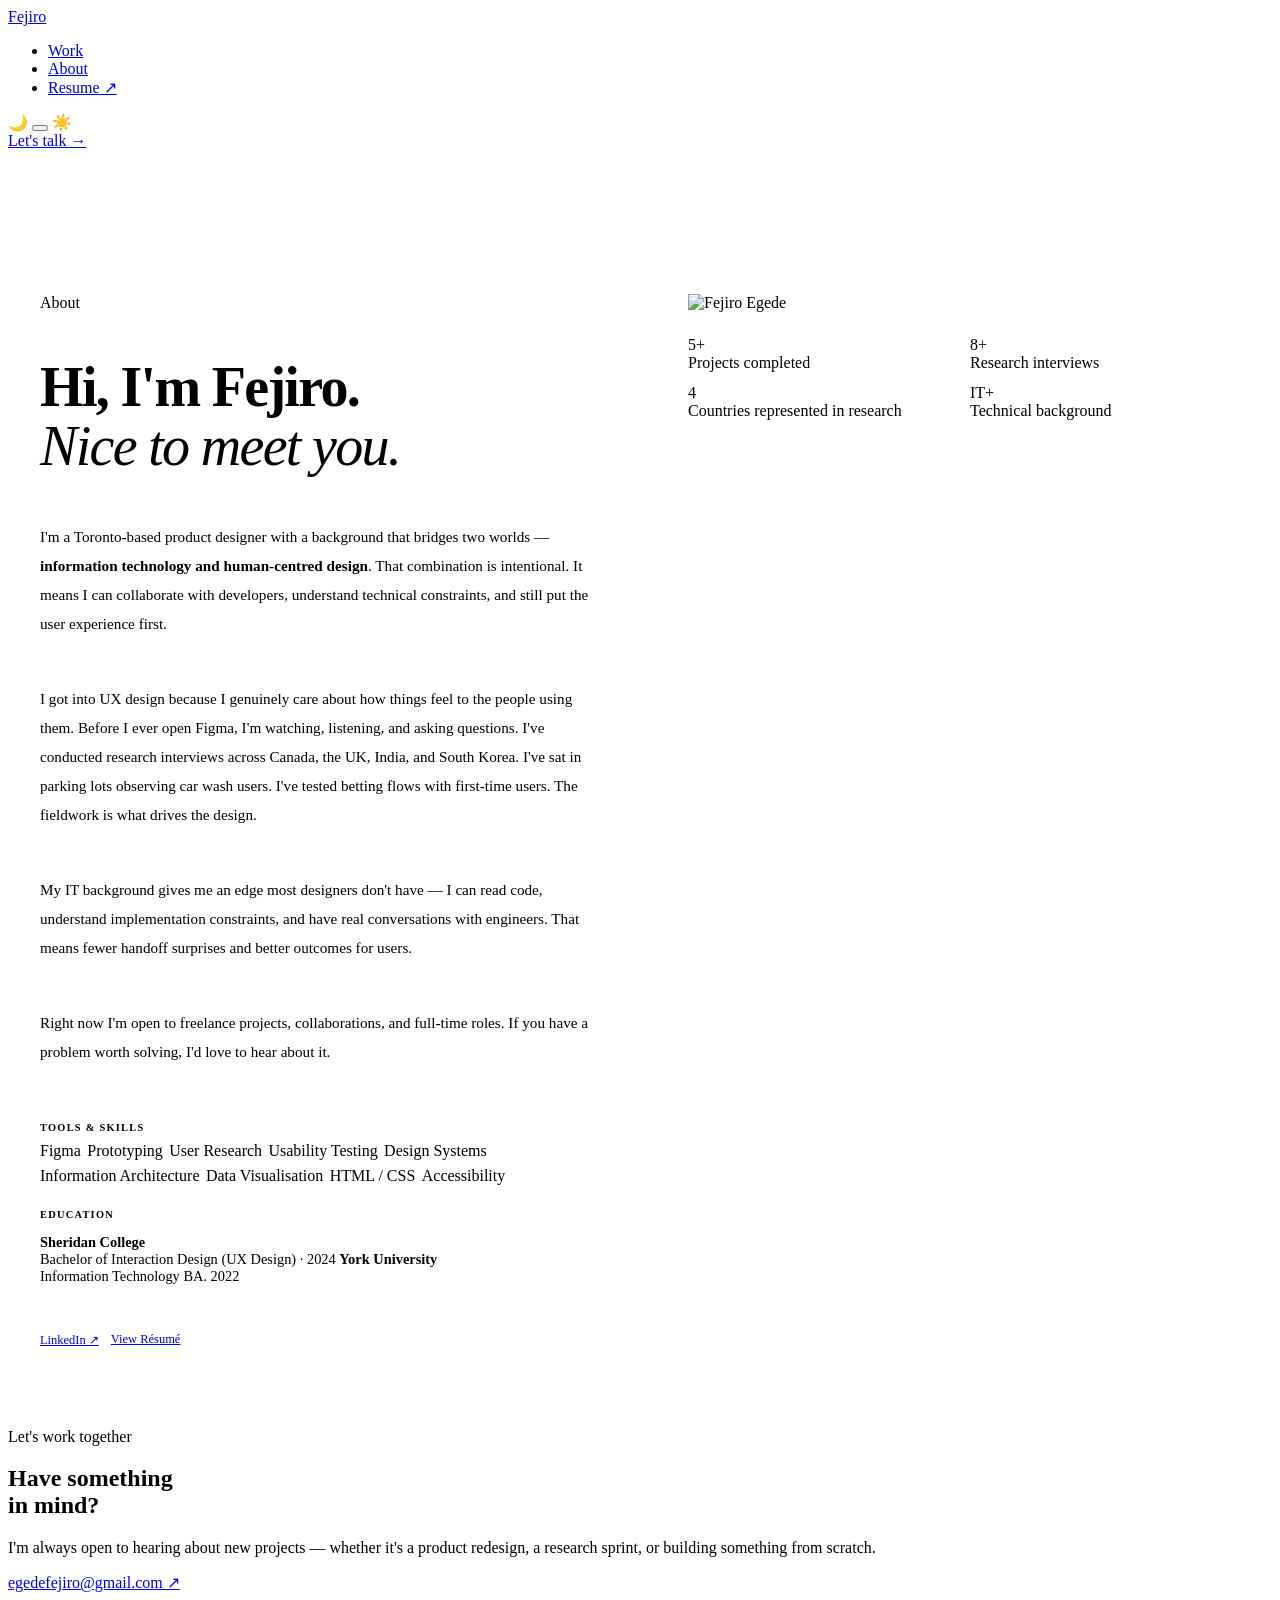
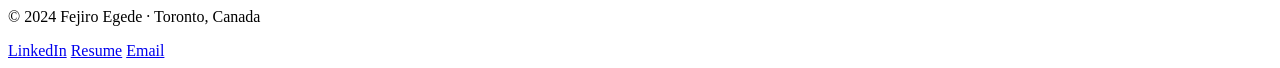
==== about.html @ ac2de4cc "Update about.html" ====
<!DOCTYPE html>
<html lang="en" data-theme="dark">
<head>
<meta charset="UTF-8">
<meta name="viewport" content="width=device-width, initial-scale=1.0">
<title>About — Fejiro Egede</title>
<link rel="stylesheet" href="css/style.css">
</head>
<body>

<nav class="nav">
  <a href="index.html" class="nav-logo">Feji<span>ro</span></a>
  <ul class="nav-links">
    <li><a href="work.html">Work</a></li>
    <li><a href="about.html">About</a></li>
    <li><a href="https://drive.google.com/file/d/1DaPb4EcxR5xhZrK5H-Q9EDbVGoZlk_z4/view" target="_blank">Resume ↗</a></li>
  </ul>
  <div class="nav-right">
    <div class="theme-toggle-wrap">
      <span class="theme-icon">🌙</span>
      <button class="theme-toggle" id="theme-toggle" aria-label="Toggle theme"></button>
      <span class="theme-icon">☀️</span>
    </div>
    <a href="mailto:egedefejiro@gmail.com" class="btn-nav">Let's talk →</a>
  </div>
</nav>

<section style="padding: 9rem 0 5rem;">
  <div class="container">
    <div style="display: grid; grid-template-columns: 1fr 1fr; gap: 6rem; align-items: start; max-width: 1200px; margin: 0 auto;">

      <div class="fade-up">
        <div class="section-label">About</div>
        <h1 style="font-family: var(--font-display); font-size: clamp(2.5rem, 5vw, 3.5rem); font-weight: 800; letter-spacing: -0.03em; line-height: 1.05; color: var(--text-1); margin-bottom: 2rem;">
          Hi, I'm Fejiro.<br>
          <span style="font-family: var(--font-serif); font-style: italic; font-weight: 400; color: var(--royal-light);">Nice to meet you.</span>
        </h1>

        <div style="font-size: 0.95rem; color: var(--text-2); line-height: 1.9; display: flex; flex-direction: column; gap: 1rem;">
          <p>
            I'm a Toronto-based product designer with a background that bridges two worlds — <strong style="color: var(--text-1);">information technology and human-centred design</strong>. That combination is intentional. It means I can collaborate with developers, understand technical constraints, and still put the user experience first.
          </p>
          <p>
            I got into UX design because I genuinely care about how things feel to the people using them. Before I ever open Figma, I'm watching, listening, and asking questions. I've conducted research interviews across Canada, the UK, India, and South Korea. I've sat in parking lots observing car wash users. I've tested betting flows with first-time users. The fieldwork is what drives the design.
          </p>
          <p>
            My IT background gives me an edge most designers don't have — I can read code, understand implementation constraints, and have real conversations with engineers. That means fewer handoff surprises and better outcomes for users.
          </p>
          <p>
            Right now I'm open to freelance projects, collaborations, and full-time roles. If you have a problem worth solving, I'd love to hear about it.
          </p>
        </div>

        <div style="margin-top: 2.5rem; display: flex; flex-direction: column; gap: 1.5rem;">
          <div>
            <div style="font-family: var(--font-display); font-size: 0.65rem; font-weight: 700; letter-spacing: 0.12em; text-transform: uppercase; color: var(--text-3); margin-bottom: 0.6rem;">Tools & Skills</div>
            <div style="display: flex; flex-wrap: wrap; gap: 0.4rem;">
              <span class="tag">Figma</span>
              <span class="tag">Prototyping</span>
              <span class="tag">User Research</span>
              <span class="tag">Usability Testing</span>
              <span class="tag">Design Systems</span>
              <span class="tag">Information Architecture</span>
              <span class="tag">Data Visualisation</span>
              <span class="tag">HTML / CSS</span>
              <span class="tag">Accessibility</span>
            </div>
          </div>

          <div>
            <div style="font-family: var(--font-display); font-size: 0.65rem; font-weight: 700; letter-spacing: 0.12em; text-transform: uppercase; color: var(--text-3); margin-bottom: 0.6rem;">Education</div>
            <p style="font-size: 0.9rem; color: var(--text-2);">
              <strong style="color: var(--text-1);">Sheridan College</strong><br>
              Bachelor of Interaction Design (UX Design) · 2024
               <strong style="color: var(--text-1);">York University</strong><br>
              Information Technology BA. 2022
            </p>
          </div>

          <div style="display: flex; gap: 0.75rem; flex-wrap: wrap; margin-top: 0.5rem;">
            <a href="https://www.linkedin.com/in/fejiroegede" target="_blank" class="btn-primary" style="font-size: 0.78rem;">LinkedIn ↗</a>
            <a href="https://drive.google.com/file/d/1DaPb4EcxR5xhZrK5H-Q9EDbVGoZlk_z4/view" target="_blank" class="btn-outline" style="font-size: 0.78rem;">View Résumé</a>
          </div>
        </div>
      </div>

      <div class="fade-up">
        <div style="border-radius: var(--r-xl); overflow: hidden; border: 1px solid var(--border); margin-bottom: 1.5rem;">
          <img src="https://framerusercontent.com/images/xZMonpbuitJvdxA38ekjYYmRh8.jpg" alt="Fejiro Egede" style="width: 100%; display: block;" />
        </div>

        <div style="display: grid; grid-template-columns: 1fr 1fr; gap: 0.75rem;">
          <div class="stat-box">
            <div class="stat-num">5<span>+</span></div>
            <div class="stat-desc">Projects completed</div>
          </div>
          <div class="stat-box">
            <div class="stat-num">8<span>+</span></div>
            <div class="stat-desc">Research interviews</div>
          </div>
          <div class="stat-box">
            <div class="stat-num">4</div>
            <div class="stat-desc">Countries represented in research</div>
          </div>
          <div class="stat-box">
            <div class="stat-num">IT<span>+</span></div>
            <div class="stat-desc">Technical background</div>
          </div>
        </div>
      </div>

    </div>
  </div>
</section>

<section class="section" style="padding-top: 0;">
  <div class="container">
    <div class="contact-cta fade-up">
      <div class="section-label" style="justify-content: center;">Let's work together</div>
      <h2>Have something<br>in <span class="serif">mind?</span></h2>
      <p>I'm always open to hearing about new projects — whether it's a product redesign, a research sprint, or building something from scratch.</p>
      <a href="mailto:egedefejiro@gmail.com?subject=Hi Fejiro" class="contact-email">egedefejiro@gmail.com ↗</a>
    </div>
  </div>
</section>

<footer>
  <p>© 2024 Fejiro Egede · Toronto, Canada</p>
  <div class="footer-links">
    <a href="https://www.linkedin.com/in/fejiroegede" target="_blank">LinkedIn</a>
    <a href="https://drive.google.com/file/d/1DaPb4EcxR5xhZrK5H-Q9EDbVGoZlk_z4/view" target="_blank">Resume</a>
    <a href="mailto:egedefejiro@gmail.com">Email</a>
  </div>
</footer>

<script src="js/main.js"></script>
</body>
</html>
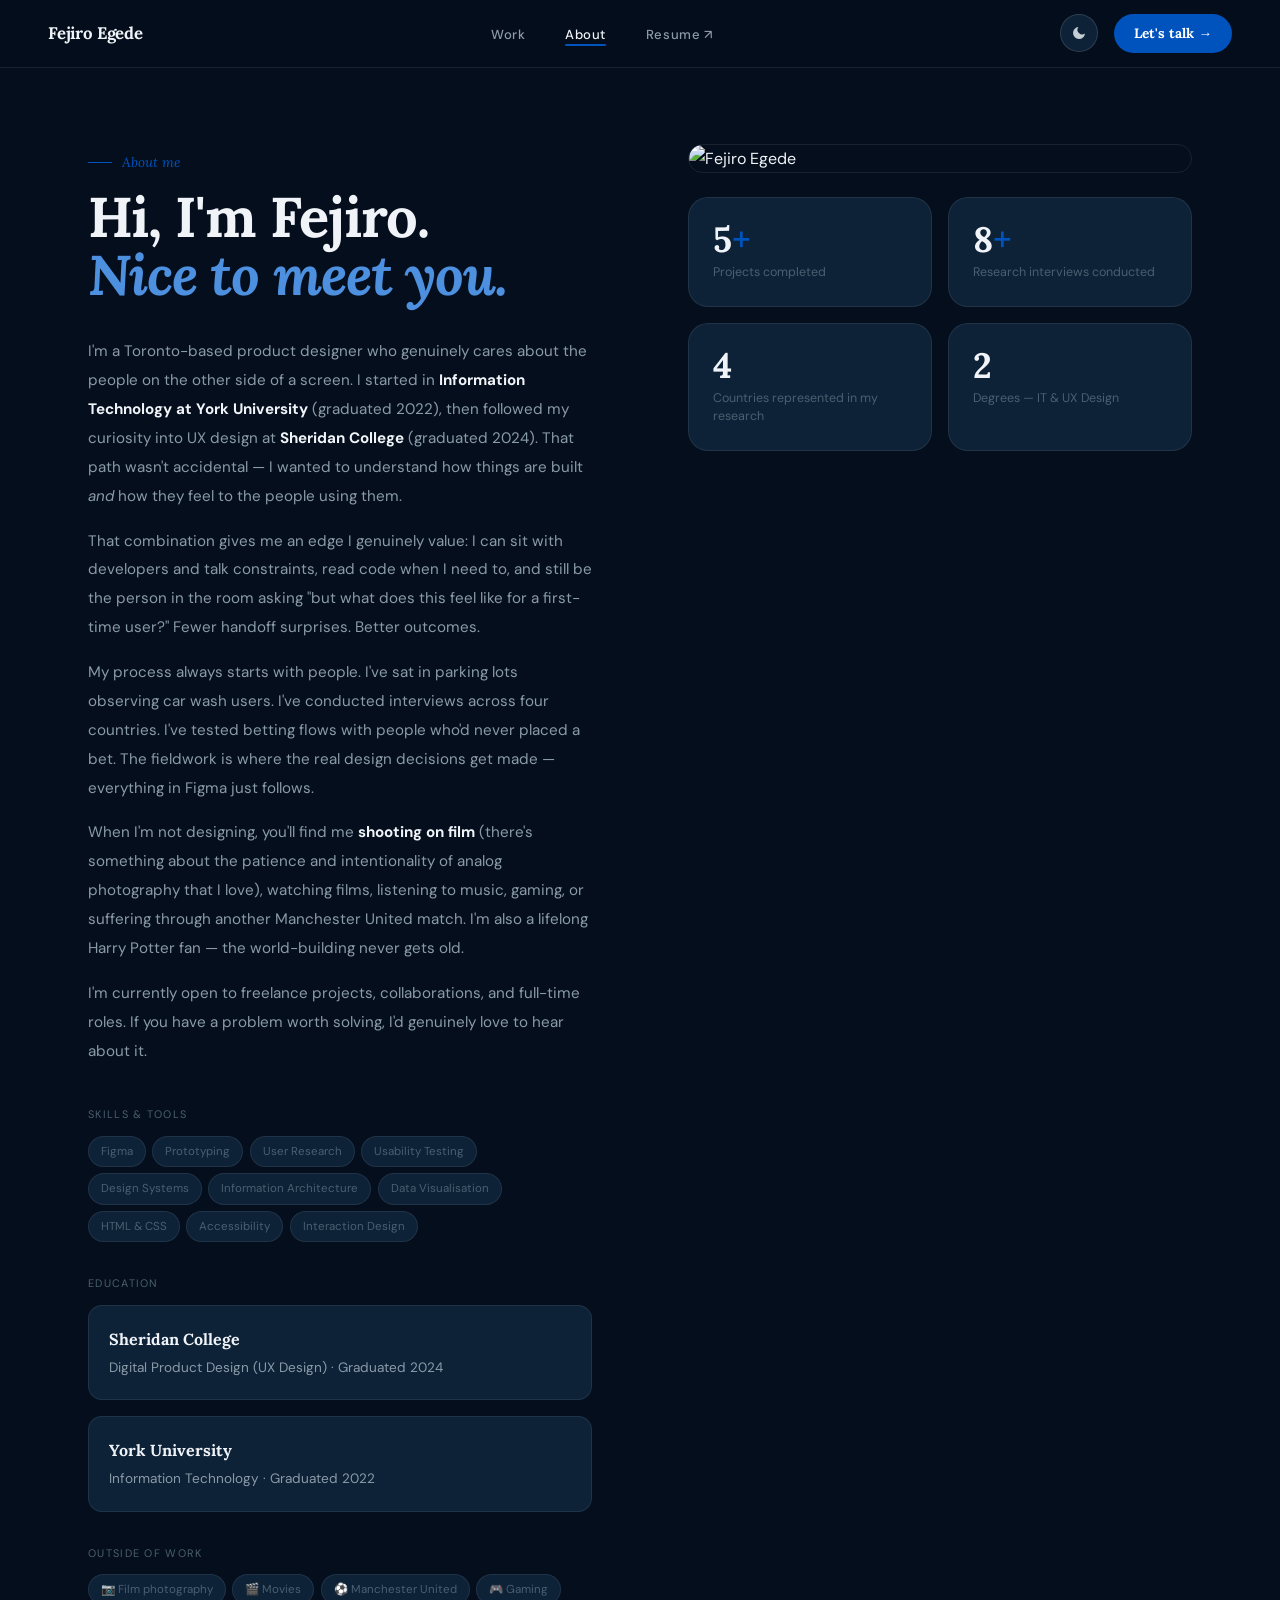
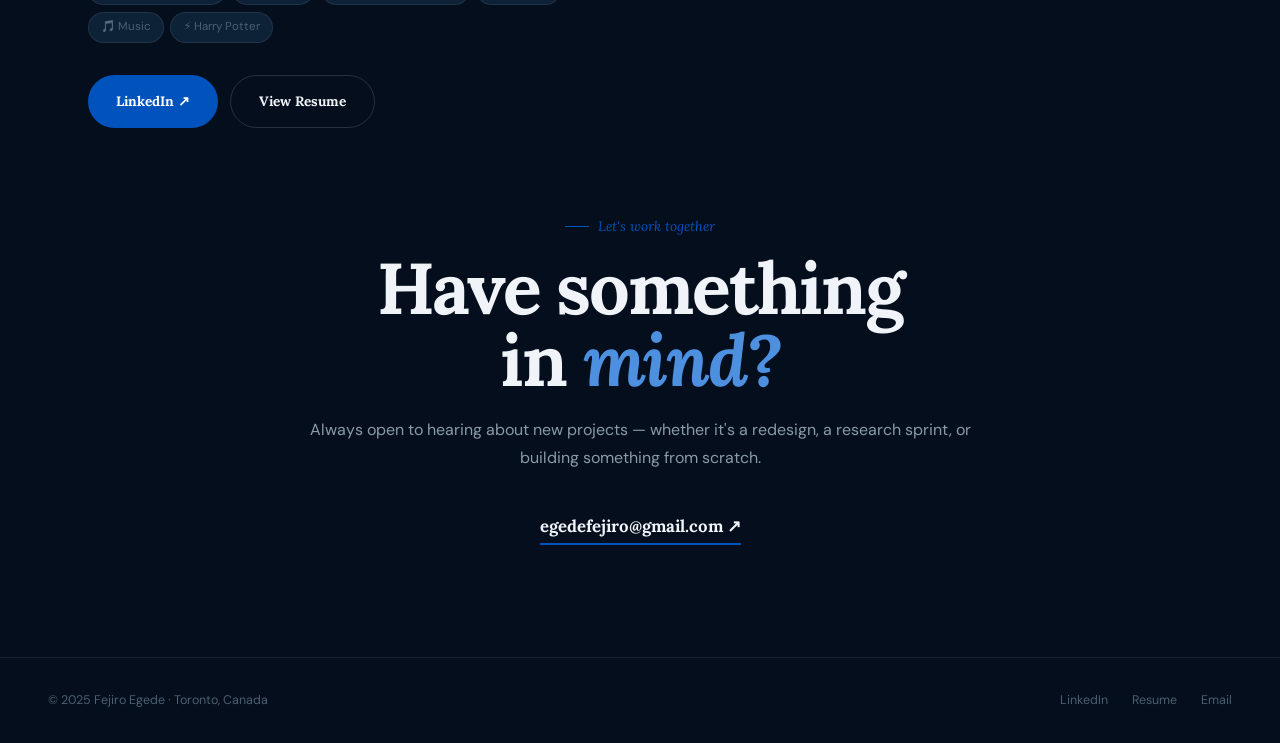
==== commit 2af04ce7: "Add files via upload" ====
--- a/about.html
+++ b/about.html
@@ -1,111 +1,91 @@
 <!DOCTYPE html>
 <html lang="en" data-theme="dark">
 <head>
-<meta charset="UTF-8">
-<meta name="viewport" content="width=device-width, initial-scale=1.0">
+<meta charset="UTF-8"><meta name="viewport" content="width=device-width, initial-scale=1.0">
 <title>About — Fejiro Egede</title>
 <link rel="stylesheet" href="css/style.css">
 </head>
 <body>
-
 <nav class="nav">
-  <a href="index.html" class="nav-logo">Feji<span>ro</span></a>
-  <ul class="nav-links">
-    <li><a href="work.html">Work</a></li>
-    <li><a href="about.html">About</a></li>
-    <li><a href="https://drive.google.com/file/d/1DaPb4EcxR5xhZrK5H-Q9EDbVGoZlk_z4/view" target="_blank">Resume ↗</a></li>
-  </ul>
+  <a href="index.html" class="nav-logo">Fejiro Egede</a>
+  <ul class="nav-links"><li><a href="work.html">Work</a></li><li><a href="about.html">About</a></li><li><a href="https://drive.google.com/file/d/1DaPb4EcxR5xhZrK5H-Q9EDbVGoZlk_z4/view" target="_blank">Resume ↗</a></li></ul>
   <div class="nav-right">
-    <div class="theme-toggle-wrap">
-      <span class="theme-icon">🌙</span>
-      <button class="theme-toggle" id="theme-toggle" aria-label="Toggle theme"></button>
-      <span class="theme-icon">☀️</span>
-    </div>
+    <button class="theme-btn" id="theme-btn" aria-label="Toggle theme">
+      <svg class="icon-moon" viewBox="0 0 24 24"><path d="M21 12.79A9 9 0 1 1 11.21 3 7 7 0 0 0 21 12.79z"/></svg>
+      <svg class="icon-sun" viewBox="0 0 24 24"><circle cx="12" cy="12" r="5"/><line x1="12" y1="1" x2="12" y2="3" stroke-width="2" stroke-linecap="round" stroke="currentColor"/><line x1="12" y1="21" x2="12" y2="23" stroke-width="2" stroke-linecap="round" stroke="currentColor"/><line x1="4.22" y1="4.22" x2="5.64" y2="5.64" stroke-width="2" stroke-linecap="round" stroke="currentColor"/><line x1="18.36" y1="18.36" x2="19.78" y2="19.78" stroke-width="2" stroke-linecap="round" stroke="currentColor"/><line x1="1" y1="12" x2="3" y2="12" stroke-width="2" stroke-linecap="round" stroke="currentColor"/><line x1="21" y1="12" x2="23" y2="12" stroke-width="2" stroke-linecap="round" stroke="currentColor"/><line x1="4.22" y1="19.78" x2="5.64" y2="18.36" stroke-width="2" stroke-linecap="round" stroke="currentColor"/><line x1="18.36" y1="5.64" x2="19.78" y2="4.22" stroke-width="2" stroke-linecap="round" stroke="currentColor"/></svg>
+    </button>
     <a href="mailto:egedefejiro@gmail.com" class="btn-nav">Let's talk →</a>
   </div>
 </nav>
 
-<section style="padding: 9rem 0 5rem;">
+<section style="padding:9rem 0 5rem;">
   <div class="container">
-    <div style="display: grid; grid-template-columns: 1fr 1fr; gap: 6rem; align-items: start; max-width: 1200px; margin: 0 auto;">
+    <div style="display:grid;grid-template-columns:1fr 1fr;gap:6rem;align-items:start;">
 
       <div class="fade-up">
-        <div class="section-label">About</div>
-        <h1 style="font-family: var(--font-display); font-size: clamp(2.5rem, 5vw, 3.5rem); font-weight: 800; letter-spacing: -0.03em; line-height: 1.05; color: var(--text-1); margin-bottom: 2rem;">
-          Hi, I'm Fejiro.<br>
-          <span style="font-family: var(--font-serif); font-style: italic; font-weight: 400; color: var(--royal-light);">Nice to meet you.</span>
+        <div class="section-label">About me</div>
+        <h1 style="font-family:var(--font-serif);font-size:clamp(2.5rem,5vw,3.5rem);font-weight:700;letter-spacing:-0.02em;line-height:1.05;color:var(--text-1);margin-bottom:2rem;">
+          Hi, I'm Fejiro.<br><em style="font-style:italic;color:var(--royal-pale);">Nice to meet you.</em>
         </h1>
 
-        <div style="font-size: 0.95rem; color: var(--text-2); line-height: 1.9; display: flex; flex-direction: column; gap: 1rem;">
-          <p>
-            I'm a Toronto-based product designer with a background that bridges two worlds — <strong style="color: var(--text-1);">information technology and human-centred design</strong>. That combination is intentional. It means I can collaborate with developers, understand technical constraints, and still put the user experience first.
-          </p>
-          <p>
-            I got into UX design because I genuinely care about how things feel to the people using them. Before I ever open Figma, I'm watching, listening, and asking questions. I've conducted research interviews across Canada, the UK, India, and South Korea. I've sat in parking lots observing car wash users. I've tested betting flows with first-time users. The fieldwork is what drives the design.
-          </p>
-          <p>
-            My IT background gives me an edge most designers don't have — I can read code, understand implementation constraints, and have real conversations with engineers. That means fewer handoff surprises and better outcomes for users.
-          </p>
-          <p>
-            Right now I'm open to freelance projects, collaborations, and full-time roles. If you have a problem worth solving, I'd love to hear about it.
-          </p>
+        <div style="display:flex;flex-direction:column;gap:1rem;font-size:0.95rem;color:var(--text-2);line-height:1.9;margin-bottom:2.5rem;">
+          <p>I'm a Toronto-based product designer who genuinely cares about the people on the other side of a screen. I started in <strong style="color:var(--text-1);">Information Technology at York University</strong> (graduated 2022), then followed my curiosity into UX design at <strong style="color:var(--text-1);">Sheridan College</strong> (graduated 2024). That path wasn't accidental — I wanted to understand how things are built <em>and</em> how they feel to the people using them.</p>
+          <p>That combination gives me an edge I genuinely value: I can sit with developers and talk constraints, read code when I need to, and still be the person in the room asking "but what does this feel like for a first-time user?" Fewer handoff surprises. Better outcomes.</p>
+          <p>My process always starts with people. I've sat in parking lots observing car wash users. I've conducted interviews across four countries. I've tested betting flows with people who'd never placed a bet. The fieldwork is where the real design decisions get made — everything in Figma just follows.</p>
+          <p>When I'm not designing, you'll find me <strong style="color:var(--text-1);">shooting on film</strong> (there's something about the patience and intentionality of analog photography that I love), watching films, listening to music, gaming, or suffering through another Manchester United match. I'm also a lifelong Harry Potter fan — the world-building never gets old.</p>
+          <p>I'm currently open to freelance projects, collaborations, and full-time roles. If you have a problem worth solving, I'd genuinely love to hear about it.</p>
         </div>
 
-        <div style="margin-top: 2.5rem; display: flex; flex-direction: column; gap: 1.5rem;">
+        <div style="display:flex;flex-direction:column;gap:2rem;">
           <div>
-            <div style="font-family: var(--font-display); font-size: 0.65rem; font-weight: 700; letter-spacing: 0.12em; text-transform: uppercase; color: var(--text-3); margin-bottom: 0.6rem;">Tools & Skills</div>
-            <div style="display: flex; flex-wrap: wrap; gap: 0.4rem;">
-              <span class="tag">Figma</span>
-              <span class="tag">Prototyping</span>
-              <span class="tag">User Research</span>
-              <span class="tag">Usability Testing</span>
-              <span class="tag">Design Systems</span>
-              <span class="tag">Information Architecture</span>
-              <span class="tag">Data Visualisation</span>
-              <span class="tag">HTML / CSS</span>
-              <span class="tag">Accessibility</span>
+            <div style="font-size:0.68rem;letter-spacing:0.12em;text-transform:uppercase;color:var(--text-3);margin-bottom:0.75rem;">Skills & Tools</div>
+            <div style="display:flex;flex-wrap:wrap;gap:0.4rem;">
+              <span class="tag">Figma</span><span class="tag">Prototyping</span><span class="tag">User Research</span><span class="tag">Usability Testing</span><span class="tag">Design Systems</span><span class="tag">Information Architecture</span><span class="tag">Data Visualisation</span><span class="tag">HTML & CSS</span><span class="tag">Accessibility</span><span class="tag">Interaction Design</span>
             </div>
           </div>
 
           <div>
-            <div style="font-family: var(--font-display); font-size: 0.65rem; font-weight: 700; letter-spacing: 0.12em; text-transform: uppercase; color: var(--text-3); margin-bottom: 0.6rem;">Education</div>
-            <p style="font-size: 0.9rem; color: var(--text-2);">
-              <strong style="color: var(--text-1);">Sheridan College</strong><br>
-              Bachelor of Interaction Design (UX Design) · 2024
-               <strong style="color: var(--text-1);">York University</strong><br>
-              Information Technology BA. 2022
-            </p>
+            <div style="font-size:0.68rem;letter-spacing:0.12em;text-transform:uppercase;color:var(--text-3);margin-bottom:0.75rem;">Education</div>
+            <div style="display:flex;flex-direction:column;gap:1rem;">
+              <div style="background:var(--surface);border:1px solid var(--border);border-radius:var(--r-md);padding:1.25rem;">
+                <div style="font-family:var(--font-serif);font-weight:700;color:var(--text-1);margin-bottom:0.2rem;">Sheridan College</div>
+                <div style="font-size:0.85rem;color:var(--text-2);">Digital Product Design (UX Design) · Graduated 2024</div>
+              </div>
+              <div style="background:var(--surface);border:1px solid var(--border);border-radius:var(--r-md);padding:1.25rem;">
+                <div style="font-family:var(--font-serif);font-weight:700;color:var(--text-1);margin-bottom:0.2rem;">York University</div>
+                <div style="font-size:0.85rem;color:var(--text-2);">Information Technology · Graduated 2022</div>
+              </div>
+            </div>
           </div>
 
-          <div style="display: flex; gap: 0.75rem; flex-wrap: wrap; margin-top: 0.5rem;">
-            <a href="https://www.linkedin.com/in/fejiroegede" target="_blank" class="btn-primary" style="font-size: 0.78rem;">LinkedIn ↗</a>
-            <a href="https://drive.google.com/file/d/1DaPb4EcxR5xhZrK5H-Q9EDbVGoZlk_z4/view" target="_blank" class="btn-outline" style="font-size: 0.78rem;">View Résumé</a>
+          <div>
+            <div style="font-size:0.68rem;letter-spacing:0.12em;text-transform:uppercase;color:var(--text-3);margin-bottom:0.75rem;">Outside of work</div>
+            <div style="display:flex;flex-wrap:wrap;gap:0.4rem;">
+              <span class="tag">📷 Film photography</span>
+              <span class="tag">🎬 Movies</span>
+              <span class="tag">⚽ Manchester United</span>
+              <span class="tag">🎮 Gaming</span>
+              <span class="tag">🎵 Music</span>
+              <span class="tag">⚡ Harry Potter</span>
+            </div>
+          </div>
+
+          <div style="display:flex;gap:0.75rem;flex-wrap:wrap;">
+            <a href="https://www.linkedin.com/in/fejiroegede" target="_blank" class="btn-primary" style="font-size:0.85rem;">LinkedIn ↗</a>
+            <a href="https://drive.google.com/file/d/1DaPb4EcxR5xhZrK5H-Q9EDbVGoZlk_z4/view" target="_blank" class="btn-outline" style="font-size:0.85rem;">View Resume</a>
           </div>
         </div>
       </div>
 
       <div class="fade-up">
-        <div style="border-radius: var(--r-xl); overflow: hidden; border: 1px solid var(--border); margin-bottom: 1.5rem;">
-          <img src="https://framerusercontent.com/images/xZMonpbuitJvdxA38ekjYYmRh8.jpg" alt="Fejiro Egede" style="width: 100%; display: block;" />
+        <div style="border-radius:var(--r-xl);overflow:hidden;border:1px solid var(--border);margin-bottom:1.5rem;">
+          <img src="https://framerusercontent.com/images/xZMonpbuitJvdxA38ekjYYmRh8.jpg" alt="Fejiro Egede" style="width:100%;display:block;"/>
         </div>
-
-        <div style="display: grid; grid-template-columns: 1fr 1fr; gap: 0.75rem;">
-          <div class="stat-box">
-            <div class="stat-num">5<span>+</span></div>
-            <div class="stat-desc">Projects completed</div>
-          </div>
-          <div class="stat-box">
-            <div class="stat-num">8<span>+</span></div>
-            <div class="stat-desc">Research interviews</div>
-          </div>
-          <div class="stat-box">
-            <div class="stat-num">4</div>
-            <div class="stat-desc">Countries represented in research</div>
-          </div>
-          <div class="stat-box">
-            <div class="stat-num">IT<span>+</span></div>
-            <div class="stat-desc">Technical background</div>
-          </div>
+        <div class="stats-grid">
+          <div class="stat-box"><div class="stat-num">5<span>+</span></div><div class="stat-desc">Projects completed</div></div>
+          <div class="stat-box"><div class="stat-num">8<span>+</span></div><div class="stat-desc">Research interviews conducted</div></div>
+          <div class="stat-box"><div class="stat-num">4</div><div class="stat-desc">Countries represented in my research</div></div>
+          <div class="stat-box"><div class="stat-num">2</div><div class="stat-desc">Degrees — IT & UX Design</div></div>
         </div>
       </div>
 
@@ -113,26 +93,21 @@
   </div>
 </section>
 
-<section class="section" style="padding-top: 0;">
+<section class="section" style="padding-top:0;">
   <div class="container">
     <div class="contact-cta fade-up">
-      <div class="section-label" style="justify-content: center;">Let's work together</div>
-      <h2>Have something<br>in <span class="serif">mind?</span></h2>
-      <p>I'm always open to hearing about new projects — whether it's a product redesign, a research sprint, or building something from scratch.</p>
+      <div class="section-label" style="justify-content:center;">Let's work together</div>
+      <h2>Have something<br>in <em>mind?</em></h2>
+      <p>Always open to hearing about new projects — whether it's a redesign, a research sprint, or building something from scratch.</p>
       <a href="mailto:egedefejiro@gmail.com?subject=Hi Fejiro" class="contact-email">egedefejiro@gmail.com ↗</a>
     </div>
   </div>
 </section>
 
 <footer>
-  <p>© 2024 Fejiro Egede · Toronto, Canada</p>
-  <div class="footer-links">
-    <a href="https://www.linkedin.com/in/fejiroegede" target="_blank">LinkedIn</a>
-    <a href="https://drive.google.com/file/d/1DaPb4EcxR5xhZrK5H-Q9EDbVGoZlk_z4/view" target="_blank">Resume</a>
-    <a href="mailto:egedefejiro@gmail.com">Email</a>
-  </div>
+  <p>© 2025 Fejiro Egede · Toronto, Canada</p>
+  <div class="footer-links"><a href="https://www.linkedin.com/in/fejiroegede" target="_blank">LinkedIn</a><a href="https://drive.google.com/file/d/1DaPb4EcxR5xhZrK5H-Q9EDbVGoZlk_z4/view" target="_blank">Resume</a><a href="mailto:egedefejiro@gmail.com">Email</a></div>
 </footer>
-
 <script src="js/main.js"></script>
 </body>
 </html>
--- a/css/style.css
+++ b/css/style.css
@@ -0,0 +1,259 @@
+/* ============================================
+   FEJIRO EGEDE PORTFOLIO v2
+   Mavs palette · Lora + DM Sans · Dark default
+   ============================================ */
+
+@import url('https://fonts.googleapis.com/css2?family=Lora:ital,wght@0,400;0,600;0,700;1,400;1,600&family=DM+Sans:ital,opsz,wght@0,9..40,300;0,9..40,400;0,9..40,500;1,9..40,400&display=swap');
+
+:root {
+  --navy:        #002B5E;
+  --royal:       #0053BC;
+  --royal-light: #1A6DD4;
+  --royal-pale:  #4D90E0;
+  --silver:      #C4CED4;
+  --silver-dark: #8A9BA8;
+
+  --bg:       #050E1C;
+  --bg-2:     #0A1929;
+  --bg-3:     #0F2440;
+  --surface:  #0D2137;
+  --surface-2:#132A47;
+  --border:   rgba(196,206,212,0.1);
+  --border-2: rgba(196,206,212,0.18);
+  --text-1:   #F0F4F8;
+  --text-2:   #8A9BA8;
+  --text-3:   #4A6070;
+  --accent:   #0053BC;
+  --accent-glow: rgba(0,83,188,0.22);
+  --accent-h: #1A6DD4;
+
+  --font-serif: 'Lora', Georgia, serif;
+  --font-body:  'DM Sans', system-ui, sans-serif;
+  --r-sm: 8px; --r-md: 14px; --r-lg: 20px; --r-xl: 28px;
+  --t: 0.25s ease; --t-slow: 0.5s ease;
+}
+
+[data-theme="light"] {
+  --bg:       #F5F7FA;
+  --bg-2:     #EEF2F7;
+  --bg-3:     #E4EBF4;
+  --surface:  #FFFFFF;
+  --surface-2:#F0F5FB;
+  --border:   rgba(0,43,94,0.1);
+  --border-2: rgba(0,43,94,0.18);
+  --text-1:   #050E1C;
+  --text-2:   #3D5570;
+  --text-3:   #7A9AB5;
+  --accent-glow: rgba(0,83,188,0.1);
+  --accent-h: #003D85;
+}
+
+*,*::before,*::after{box-sizing:border-box;margin:0;padding:0;}
+html{scroll-behavior:smooth;}
+body{background:var(--bg);color:var(--text-1);font-family:var(--font-body);font-size:16px;line-height:1.7;transition:background var(--t-slow),color var(--t-slow);overflow-x:hidden;}
+img{display:block;max-width:100%;}
+a{color:inherit;text-decoration:none;}
+
+/* NAV */
+.nav{position:fixed;top:0;left:0;right:0;z-index:200;display:flex;justify-content:space-between;align-items:center;padding:0 3rem;height:68px;background:rgba(5,14,28,0.88);backdrop-filter:blur(16px);border-bottom:1px solid var(--border);transition:background var(--t-slow),border-color var(--t-slow);}
+[data-theme="light"] .nav{background:rgba(245,247,250,0.92);}
+
+.nav-logo{font-family:var(--font-serif);font-size:1.05rem;font-weight:700;color:var(--text-1);letter-spacing:-0.01em;transition:color var(--t);}
+.nav-logo:hover{color:var(--accent);}
+
+.nav-links{display:flex;gap:2.5rem;list-style:none;}
+.nav-links a{font-size:0.82rem;font-weight:500;letter-spacing:0.04em;color:var(--text-2);transition:color var(--t);position:relative;}
+.nav-links a::after{content:'';position:absolute;bottom:-3px;left:0;width:0;height:2px;background:var(--accent);border-radius:2px;transition:width var(--t);}
+.nav-links a:hover,.nav-links a.active{color:var(--text-1);}
+.nav-links a:hover::after,.nav-links a.active::after{width:100%;}
+
+.nav-right{display:flex;align-items:center;gap:1rem;}
+
+/* THEME BUTTON — single icon */
+.theme-btn{width:38px;height:38px;background:var(--surface);border:1px solid var(--border-2);border-radius:50%;cursor:pointer;display:flex;align-items:center;justify-content:center;transition:background var(--t),border-color var(--t),transform var(--t);flex-shrink:0;}
+.theme-btn:hover{border-color:var(--accent);transform:rotate(20deg);}
+.theme-btn svg{width:16px;height:16px;transition:fill var(--t);}
+.theme-btn svg.icon-moon{fill:var(--silver);display:block;}
+.theme-btn svg.icon-sun{fill:var(--text-2);display:none;}
+[data-theme="light"] .theme-btn svg.icon-moon{display:none;}
+[data-theme="light"] .theme-btn svg.icon-sun{display:block;}
+.theme-btn:hover svg{fill:var(--accent);}
+
+.btn-nav{font-family:var(--font-serif);font-size:0.85rem;font-weight:700;color:#fff;background:var(--accent);padding:0.5rem 1.25rem;border-radius:100px;transition:background var(--t),transform var(--t);}
+.btn-nav:hover{background:var(--accent-h);transform:translateY(-1px);}
+
+/* LAYOUT */
+.container{max-width:1200px;margin:0 auto;padding:0 3rem;}
+.section{padding:7rem 0;}
+
+.section-label{display:inline-flex;align-items:center;gap:0.6rem;font-family:var(--font-serif);font-style:italic;font-size:0.85rem;color:var(--accent);margin-bottom:0.85rem;}
+.section-label::before{content:'';width:24px;height:1px;background:var(--accent);}
+
+/* HERO */
+.hero{min-height:100vh;display:flex;align-items:center;padding:7rem 3rem 5rem;max-width:1200px;margin:0 auto;}
+.hero-inner{display:grid;grid-template-columns:1.1fr 0.9fr;gap:5rem;align-items:center;width:100%;}
+
+.hero-status{display:inline-flex;align-items:center;gap:0.4rem;font-size:0.75rem;font-weight:500;color:var(--silver);background:var(--surface);border:1px solid var(--border-2);padding:0.35rem 0.85rem;border-radius:100px;margin-bottom:1.5rem;}
+.hero-status::before{content:'';width:7px;height:7px;background:#22C55E;border-radius:50%;animation:pulse 2s infinite;}
+@keyframes pulse{0%,100%{opacity:1;}50%{opacity:0.35;}}
+
+.hero h1{font-family:var(--font-serif);font-size:clamp(3rem,6vw,5rem);font-weight:700;line-height:1.05;letter-spacing:-0.02em;color:var(--text-1);margin-bottom:1.5rem;}
+.hero h1 em{font-style:italic;color:var(--royal-pale);}
+
+.hero-bio{font-size:1rem;color:var(--text-2);line-height:1.85;max-width:500px;margin-bottom:2.5rem;}
+.hero-bio strong{color:var(--text-1);font-weight:500;}
+
+.hero-actions{display:flex;gap:1rem;flex-wrap:wrap;margin-bottom:2.5rem;}
+
+.btn-primary{display:inline-flex;align-items:center;gap:0.5rem;font-family:var(--font-serif);font-size:0.9rem;font-weight:700;color:#fff;background:var(--accent);padding:0.875rem 1.75rem;border-radius:100px;transition:all var(--t);}
+.btn-primary:hover{background:var(--accent-h);transform:translateY(-2px);box-shadow:0 10px 30px var(--accent-glow);}
+
+.btn-outline{display:inline-flex;align-items:center;gap:0.5rem;font-family:var(--font-serif);font-size:0.9rem;font-weight:700;color:var(--text-1);background:transparent;border:1px solid var(--border-2);padding:0.875rem 1.75rem;border-radius:100px;transition:all var(--t);}
+.btn-outline:hover{border-color:var(--accent);color:var(--accent);}
+
+.hero-tags{display:flex;flex-wrap:wrap;gap:0.5rem;}
+.tag{font-size:0.72rem;color:var(--text-3);background:var(--surface);border:1px solid var(--border);padding:0.3rem 0.75rem;border-radius:100px;transition:border-color var(--t),color var(--t);}
+.tag:hover{border-color:var(--accent);color:var(--accent);}
+
+.hero-visual{position:relative;}
+.hero-photo-wrap{border-radius:var(--r-xl);overflow:hidden;aspect-ratio:3/4;background:var(--surface);border:1px solid var(--border);position:relative;}
+.hero-photo-wrap img{width:100%;height:100%;object-fit:cover;object-position:top;transition:transform var(--t-slow);}
+.hero-photo-wrap:hover img{transform:scale(1.04);}
+.hero-photo-overlay{position:absolute;bottom:0;left:0;right:0;background:linear-gradient(to top,rgba(0,43,94,0.9) 0%,transparent 60%);padding:2rem 1.5rem 1.5rem;}
+.hero-photo-name{font-family:var(--font-serif);font-size:1rem;font-weight:700;color:#fff;}
+.hero-photo-title{font-size:0.78rem;color:rgba(255,255,255,0.6);}
+
+.hero-card{position:absolute;top:2rem;right:-1.5rem;background:var(--surface);border:1px solid var(--border-2);border-radius:var(--r-md);padding:1rem 1.25rem;min-width:160px;}
+.hero-card-num{font-family:var(--font-serif);font-size:2rem;font-weight:700;color:var(--accent);line-height:1;}
+.hero-card-label{font-size:0.72rem;color:var(--text-2);margin-top:0.2rem;}
+
+/* MARQUEE */
+.marquee-wrap{overflow:hidden;background:var(--accent);padding:0.85rem 0;white-space:nowrap;}
+.marquee-track{display:inline-flex;animation:marquee 24s linear infinite;}
+.marquee-item{font-family:var(--font-serif);font-style:italic;font-size:0.85rem;color:rgba(255,255,255,0.85);padding:0 1.5rem;}
+.marquee-item::after{content:'·';margin-left:1.5rem;opacity:0.4;}
+@keyframes marquee{from{transform:translateX(0);}to{transform:translateX(-50%);}}
+
+/* PROJECT CARDS */
+.work-grid{display:grid;grid-template-columns:1fr 1fr;gap:1.25rem;}
+.project-card{background:var(--surface);border:1px solid var(--border);border-radius:var(--r-xl);overflow:hidden;display:block;color:inherit;position:relative;transition:transform var(--t),box-shadow var(--t),border-color var(--t);}
+.project-card:hover{transform:translateY(-5px);border-color:var(--border-2);box-shadow:0 20px 60px rgba(0,83,188,0.12);}
+.project-card.wide{grid-column:span 2;display:grid;grid-template-columns:1fr 1fr;}
+.project-img{overflow:hidden;background:var(--bg-3);aspect-ratio:16/10;}
+.project-card.wide .project-img{aspect-ratio:auto;}
+.project-img img{width:100%;height:100%;object-fit:cover;transition:transform var(--t-slow);}
+.project-card:hover .project-img img{transform:scale(1.05);}
+.project-body{padding:1.75rem;}
+.project-card.wide .project-body{padding:2.5rem;display:flex;flex-direction:column;justify-content:center;}
+.project-meta{display:flex;align-items:center;gap:0.5rem;margin-bottom:0.85rem;flex-wrap:wrap;}
+.p-tag{font-size:0.68rem;font-weight:500;color:var(--accent);background:var(--accent-glow);border:1px solid rgba(0,83,188,0.3);padding:0.2rem 0.6rem;border-radius:100px;}
+.p-tag.research{color:var(--silver);background:rgba(196,206,212,0.08);border-color:rgba(196,206,212,0.2);}
+.p-year{font-size:0.7rem;color:var(--text-3);margin-left:auto;}
+.project-body h3{font-family:var(--font-serif);font-size:1.3rem;font-weight:700;color:var(--text-1);margin-bottom:0.65rem;line-height:1.2;letter-spacing:-0.01em;}
+.project-card.wide .project-body h3{font-size:2rem;}
+.project-body p{font-size:0.875rem;color:var(--text-2);line-height:1.75;margin-bottom:1.25rem;}
+.project-link{display:inline-flex;align-items:center;gap:0.4rem;font-family:var(--font-serif);font-style:italic;font-size:0.9rem;color:var(--accent);transition:gap var(--t);}
+.project-card:hover .project-link{gap:0.65rem;}
+
+/* ABOUT STRIP */
+.about-strip{background:var(--bg-2);border-top:1px solid var(--border);border-bottom:1px solid var(--border);}
+.about-grid{display:grid;grid-template-columns:1.1fr 0.9fr;gap:6rem;align-items:center;}
+.about-text h2{font-family:var(--font-serif);font-size:clamp(2rem,4vw,3rem);font-weight:700;letter-spacing:-0.02em;line-height:1.1;color:var(--text-1);margin-bottom:1.25rem;}
+.about-text h2 em{font-style:italic;color:var(--royal-pale);}
+.about-text p{font-size:0.95rem;color:var(--text-2);line-height:1.85;margin-bottom:1rem;}
+.about-text p strong{color:var(--text-1);font-weight:500;}
+.about-links{display:flex;gap:0.75rem;margin-top:1.75rem;flex-wrap:wrap;}
+.about-link{display:inline-flex;align-items:center;gap:0.4rem;font-family:var(--font-serif);font-size:0.82rem;color:var(--text-2);border:1px solid var(--border-2);padding:0.5rem 1rem;border-radius:100px;transition:all var(--t);}
+.about-link:hover{border-color:var(--accent);color:var(--accent);}
+
+.stats-grid{display:grid;grid-template-columns:1fr 1fr;gap:1rem;}
+.stat-box{background:var(--surface);border:1px solid var(--border);border-radius:var(--r-lg);padding:1.5rem;transition:border-color var(--t);}
+.stat-box:hover{border-color:var(--accent);}
+.stat-num{font-family:var(--font-serif);font-size:2.2rem;font-weight:700;color:var(--text-1);line-height:1;margin-bottom:0.35rem;}
+.stat-num span{color:var(--accent);}
+.stat-desc{font-size:0.78rem;color:var(--text-3);line-height:1.5;}
+
+.contact-cta{text-align:center;max-width:700px;margin:0 auto;}
+.contact-cta h2{font-family:var(--font-serif);font-size:clamp(2.5rem,6vw,4.5rem);font-weight:700;letter-spacing:-0.03em;line-height:1.0;color:var(--text-1);margin-bottom:1.25rem;}
+.contact-cta h2 em{font-style:italic;color:var(--royal-pale);}
+.contact-cta p{font-size:1rem;color:var(--text-2);line-height:1.75;margin-bottom:2.5rem;}
+.contact-email{display:inline-flex;align-items:center;gap:0.5rem;font-family:var(--font-serif);font-size:1.05rem;font-weight:700;color:var(--text-1);border-bottom:2px solid var(--accent);padding-bottom:0.2rem;transition:color var(--t);}
+.contact-email:hover{color:var(--accent);}
+
+footer{background:var(--bg);border-top:1px solid var(--border);padding:2rem 3rem;display:flex;justify-content:space-between;align-items:center;flex-wrap:wrap;gap:1rem;}
+footer p{font-size:0.78rem;color:var(--text-3);}
+.footer-links{display:flex;gap:1.5rem;}
+.footer-links a{font-size:0.78rem;color:var(--text-3);transition:color var(--t);}
+.footer-links a:hover{color:var(--accent);}
+
+/* CASE STUDY */
+.cs-hero{padding:9rem 0 5rem;border-bottom:1px solid var(--border);}
+.cs-hero-inner{max-width:1200px;margin:0 auto;padding:0 3rem;}
+.cs-back{display:inline-flex;align-items:center;gap:0.4rem;font-family:var(--font-serif);font-style:italic;font-size:0.85rem;color:var(--text-3);margin-bottom:2rem;transition:color var(--t);}
+.cs-back:hover{color:var(--accent);}
+.cs-hero h1{font-family:var(--font-serif);font-size:clamp(2.5rem,5vw,4rem);font-weight:700;letter-spacing:-0.02em;line-height:1.05;color:var(--text-1);margin-bottom:1.25rem;max-width:800px;}
+.cs-hero h1 em{font-style:italic;color:var(--royal-pale);}
+.cs-hero-sub{font-size:1.05rem;color:var(--text-2);line-height:1.75;max-width:640px;margin-bottom:2.5rem;}
+.cs-meta-grid{display:flex;gap:3rem;flex-wrap:wrap;padding-top:2rem;border-top:1px solid var(--border);}
+.cs-meta-item label{display:block;font-size:0.68rem;letter-spacing:0.1em;text-transform:uppercase;color:var(--text-3);margin-bottom:0.35rem;}
+.cs-meta-item span{font-size:0.9rem;color:var(--text-1);font-weight:500;}
+
+.cs-body{max-width:800px;margin:0 auto;padding:5rem 3rem;}
+.cs-section{margin-bottom:4rem;}
+.cs-section h2{font-family:var(--font-serif);font-size:1.6rem;font-weight:700;letter-spacing:-0.02em;color:var(--text-1);margin-bottom:1rem;padding-bottom:0.75rem;border-bottom:1px solid var(--border);}
+.cs-section p{font-size:0.95rem;color:var(--text-2);line-height:1.85;margin-bottom:1rem;}
+.cs-section p strong{color:var(--text-1);font-weight:500;}
+.cs-section ul{padding-left:1.25rem;margin-bottom:1rem;}
+.cs-section ul li{font-size:0.95rem;color:var(--text-2);line-height:1.75;margin-bottom:0.4rem;}
+
+.cs-img{border-radius:var(--r-lg);border:1px solid var(--border);margin:2rem 0;overflow:hidden;}
+.cs-img img{width:100%;display:block;}
+.cs-img-caption{font-size:0.75rem;color:var(--text-3);text-align:center;padding:0.6rem 1rem;background:var(--surface);}
+.cs-img-full{max-width:1200px;margin:0 auto 3rem;padding:0 3rem;}
+.cs-img-row{display:grid;grid-template-columns:1fr 1fr;gap:1rem;margin:2rem 0;}
+.cs-img-row .cs-img{margin:0;}
+
+.insight-grid{display:grid;grid-template-columns:1fr 1fr;gap:1rem;margin:1.5rem 0;}
+.insight-card{background:var(--surface);border:1px solid var(--border);border-radius:var(--r-md);padding:1.25rem;border-left:3px solid var(--accent);}
+.insight-card .num{font-size:0.65rem;font-weight:500;letter-spacing:0.1em;color:var(--accent);margin-bottom:0.4rem;text-transform:uppercase;}
+.insight-card p{font-size:0.85rem;color:var(--text-2);line-height:1.6;margin:0;}
+
+.outcome-grid{display:grid;grid-template-columns:repeat(3,1fr);gap:1rem;margin:1.5rem 0;}
+.outcome-card{background:var(--accent-glow);border:1px solid rgba(0,83,188,0.3);border-radius:var(--r-md);padding:1.25rem;text-align:center;}
+.outcome-card .big{font-family:var(--font-serif);font-size:1.75rem;font-weight:700;color:var(--royal-pale);margin-bottom:0.3rem;}
+.outcome-card p{font-size:0.78rem;color:var(--text-2);margin:0;}
+
+.persona-grid{display:grid;grid-template-columns:1fr 1fr;gap:1rem;margin:1.5rem 0;}
+.persona-card{background:var(--surface);border:1px solid var(--border);border-radius:var(--r-md);padding:1.5rem;}
+.persona-card .persona-name{font-family:var(--font-serif);font-weight:700;font-size:1.05rem;color:var(--text-1);margin-bottom:0.2rem;}
+.persona-card .persona-role{font-size:0.78rem;color:var(--accent);margin-bottom:0.75rem;}
+.persona-card blockquote{font-family:var(--font-serif);font-style:italic;font-size:0.9rem;color:var(--text-2);border-left:2px solid var(--accent);padding-left:0.75rem;margin-bottom:0.75rem;}
+.persona-label{font-size:0.65rem;font-weight:500;letter-spacing:0.1em;text-transform:uppercase;color:var(--text-3);margin:0.75rem 0 0.35rem;}
+.persona-card ul{padding-left:1rem;}
+.persona-card ul li{font-size:0.8rem;color:var(--text-2);margin-bottom:0.25rem;}
+
+.quote-block{border-left:3px solid var(--accent);padding:1.25rem 1.5rem;margin:1.5rem 0;background:var(--surface);border-radius:0 var(--r-md) var(--r-md) 0;}
+.quote-block p{font-family:var(--font-serif);font-style:italic;font-size:1rem;color:var(--text-1);margin:0;line-height:1.7;}
+.quote-block cite{display:block;font-size:0.75rem;color:var(--text-3);margin-top:0.5rem;}
+
+.fade-up{opacity:0;transform:translateY(24px);transition:opacity 0.65s ease,transform 0.65s ease;}
+.fade-up.visible{opacity:1;transform:translateY(0);}
+
+@media(max-width:960px){
+  .nav{padding:0 1.5rem;}
+  .nav-links{display:none;}
+  .hero{padding:6rem 1.5rem 4rem;}
+  .hero-inner{grid-template-columns:1fr;gap:3rem;}
+  .hero-visual{max-width:300px;margin:0 auto;}
+  .container{padding:0 1.5rem;}
+  .work-grid{grid-template-columns:1fr;}
+  .project-card.wide{grid-column:span 1;grid-template-columns:1fr;}
+  .about-grid{grid-template-columns:1fr;gap:3rem;}
+  .insight-grid,.persona-grid{grid-template-columns:1fr;}
+  .outcome-grid{grid-template-columns:1fr 1fr;}
+  .cs-img-row{grid-template-columns:1fr;}
+  .cs-body{padding:3rem 1.5rem;}
+  .cs-img-full{padding:0 1.5rem;}
+  .cs-hero-inner{padding:0 1.5rem;}
+  footer{padding:1.5rem;}
+}
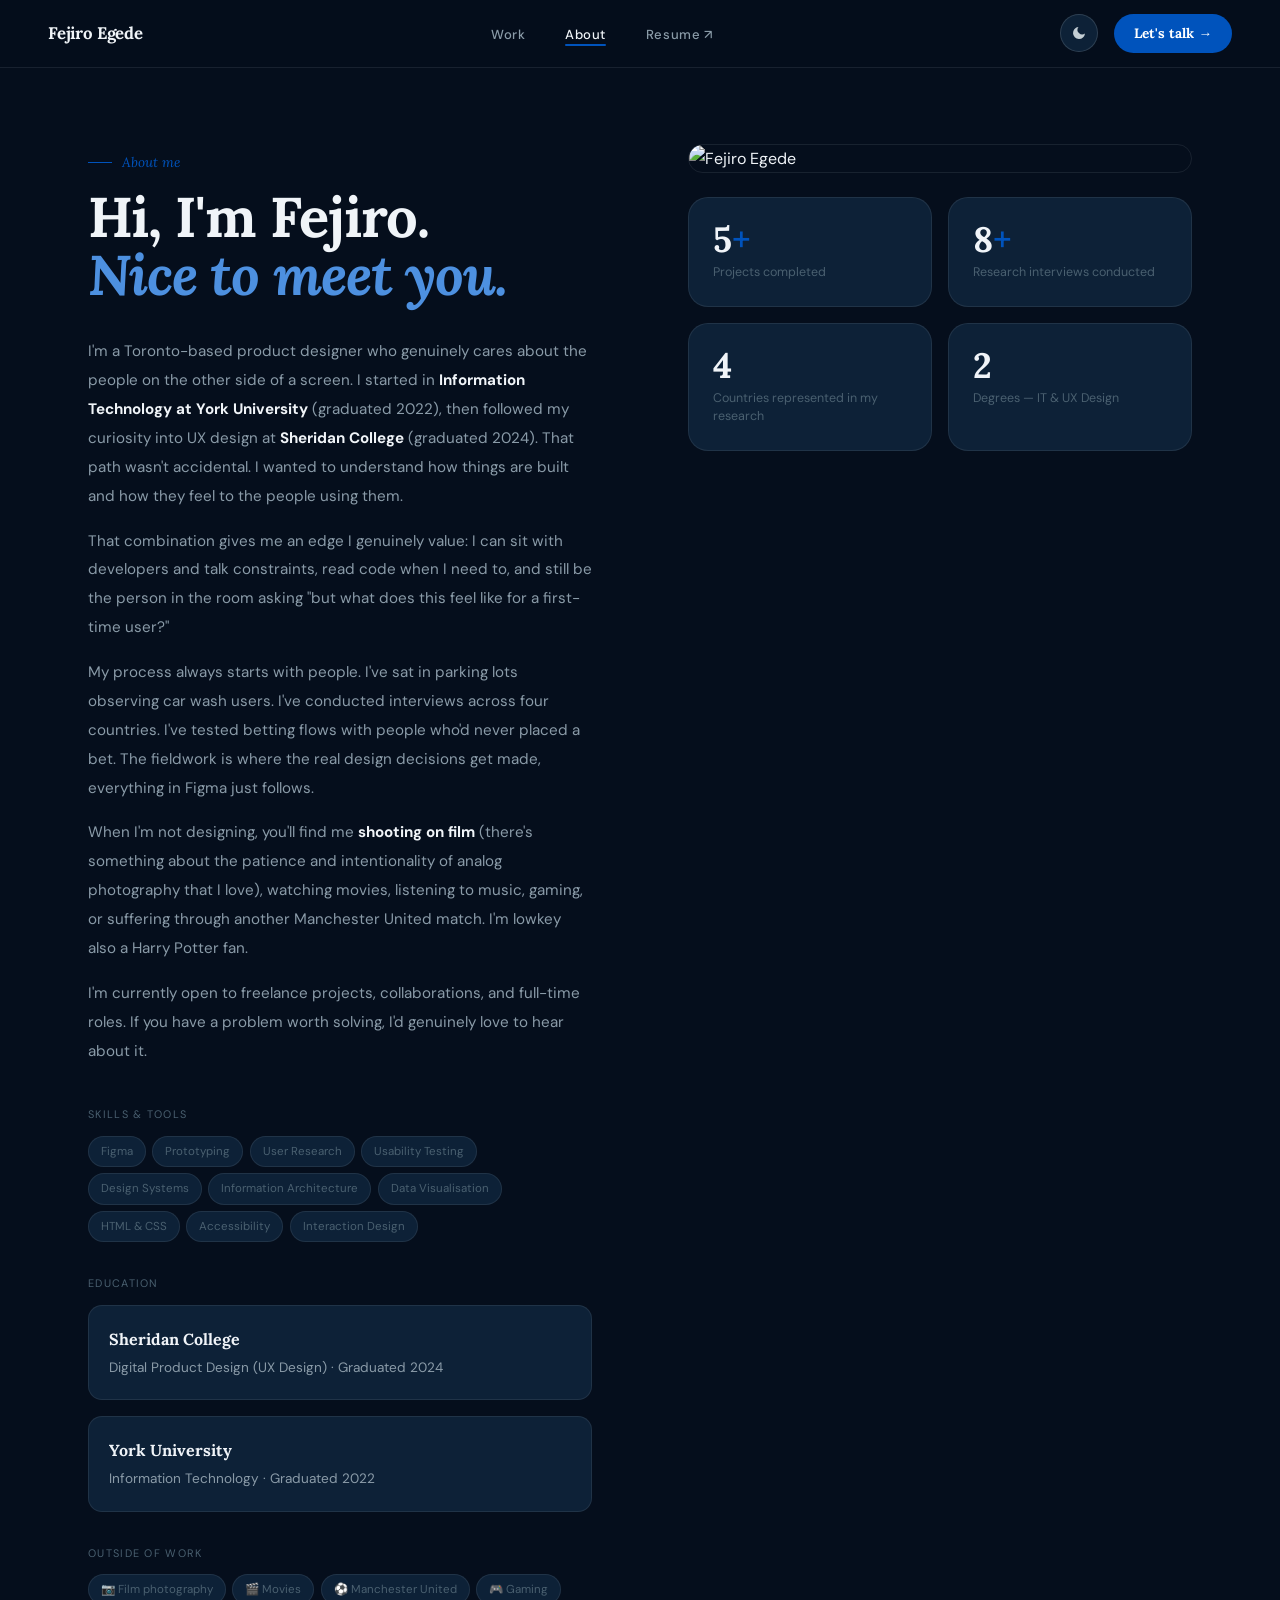
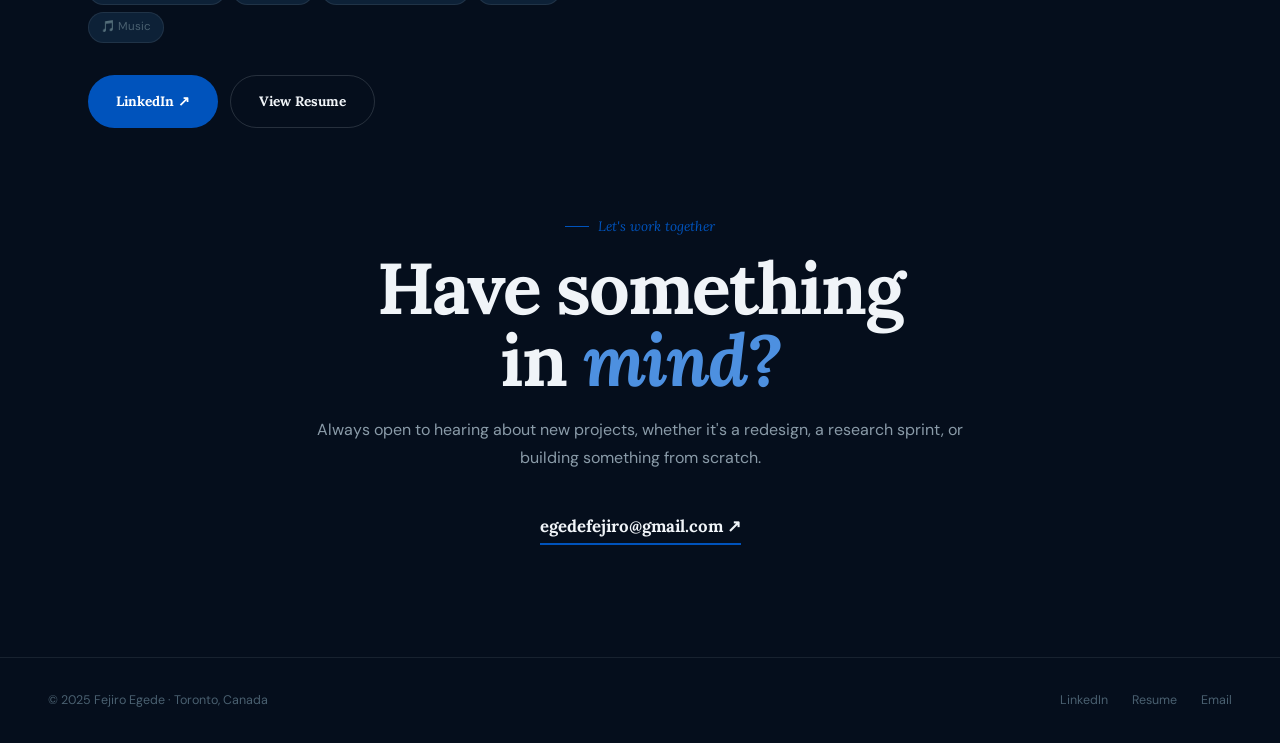
==== commit d170d54f: "Update about.html" ====
--- a/about.html
+++ b/about.html
@@ -29,10 +29,10 @@
         </h1>
 
         <div style="display:flex;flex-direction:column;gap:1rem;font-size:0.95rem;color:var(--text-2);line-height:1.9;margin-bottom:2.5rem;">
-          <p>I'm a Toronto-based product designer who genuinely cares about the people on the other side of a screen. I started in <strong style="color:var(--text-1);">Information Technology at York University</strong> (graduated 2022), then followed my curiosity into UX design at <strong style="color:var(--text-1);">Sheridan College</strong> (graduated 2024). That path wasn't accidental — I wanted to understand how things are built <em>and</em> how they feel to the people using them.</p>
-          <p>That combination gives me an edge I genuinely value: I can sit with developers and talk constraints, read code when I need to, and still be the person in the room asking "but what does this feel like for a first-time user?" Fewer handoff surprises. Better outcomes.</p>
-          <p>My process always starts with people. I've sat in parking lots observing car wash users. I've conducted interviews across four countries. I've tested betting flows with people who'd never placed a bet. The fieldwork is where the real design decisions get made — everything in Figma just follows.</p>
-          <p>When I'm not designing, you'll find me <strong style="color:var(--text-1);">shooting on film</strong> (there's something about the patience and intentionality of analog photography that I love), watching films, listening to music, gaming, or suffering through another Manchester United match. I'm also a lifelong Harry Potter fan — the world-building never gets old.</p>
+          <p>I'm a Toronto-based product designer who genuinely cares about the people on the other side of a screen. I started in <strong style="color:var(--text-1);">Information Technology at York University</strong> (graduated 2022), then followed my curiosity into UX design at <strong style="color:var(--text-1);">Sheridan College</strong> (graduated 2024). That path wasn't accidental. I wanted to understand how things are built and how they feel to the people using them.</p>
+          <p>That combination gives me an edge I genuinely value: I can sit with developers and talk constraints, read code when I need to, and still be the person in the room asking "but what does this feel like for a first-time user?"</p>
+          <p>My process always starts with people. I've sat in parking lots observing car wash users. I've conducted interviews across four countries. I've tested betting flows with people who'd never placed a bet. The fieldwork is where the real design decisions get made, everything in Figma just follows.</p>
+          <p>When I'm not designing, you'll find me <strong style="color:var(--text-1);">shooting on film</strong> (there's something about the patience and intentionality of analog photography that I love), watching movies, listening to music, gaming, or suffering through another Manchester United match. I'm lowkey also a Harry Potter fan.</p>
           <p>I'm currently open to freelance projects, collaborations, and full-time roles. If you have a problem worth solving, I'd genuinely love to hear about it.</p>
         </div>
 
@@ -66,7 +66,6 @@
               <span class="tag">⚽ Manchester United</span>
               <span class="tag">🎮 Gaming</span>
               <span class="tag">🎵 Music</span>
-              <span class="tag">⚡ Harry Potter</span>
             </div>
           </div>
 
@@ -98,7 +97,7 @@
     <div class="contact-cta fade-up">
       <div class="section-label" style="justify-content:center;">Let's work together</div>
       <h2>Have something<br>in <em>mind?</em></h2>
-      <p>Always open to hearing about new projects — whether it's a redesign, a research sprint, or building something from scratch.</p>
+      <p>Always open to hearing about new projects, whether it's a redesign, a research sprint, or building something from scratch.</p>
       <a href="mailto:egedefejiro@gmail.com?subject=Hi Fejiro" class="contact-email">egedefejiro@gmail.com ↗</a>
     </div>
   </div>
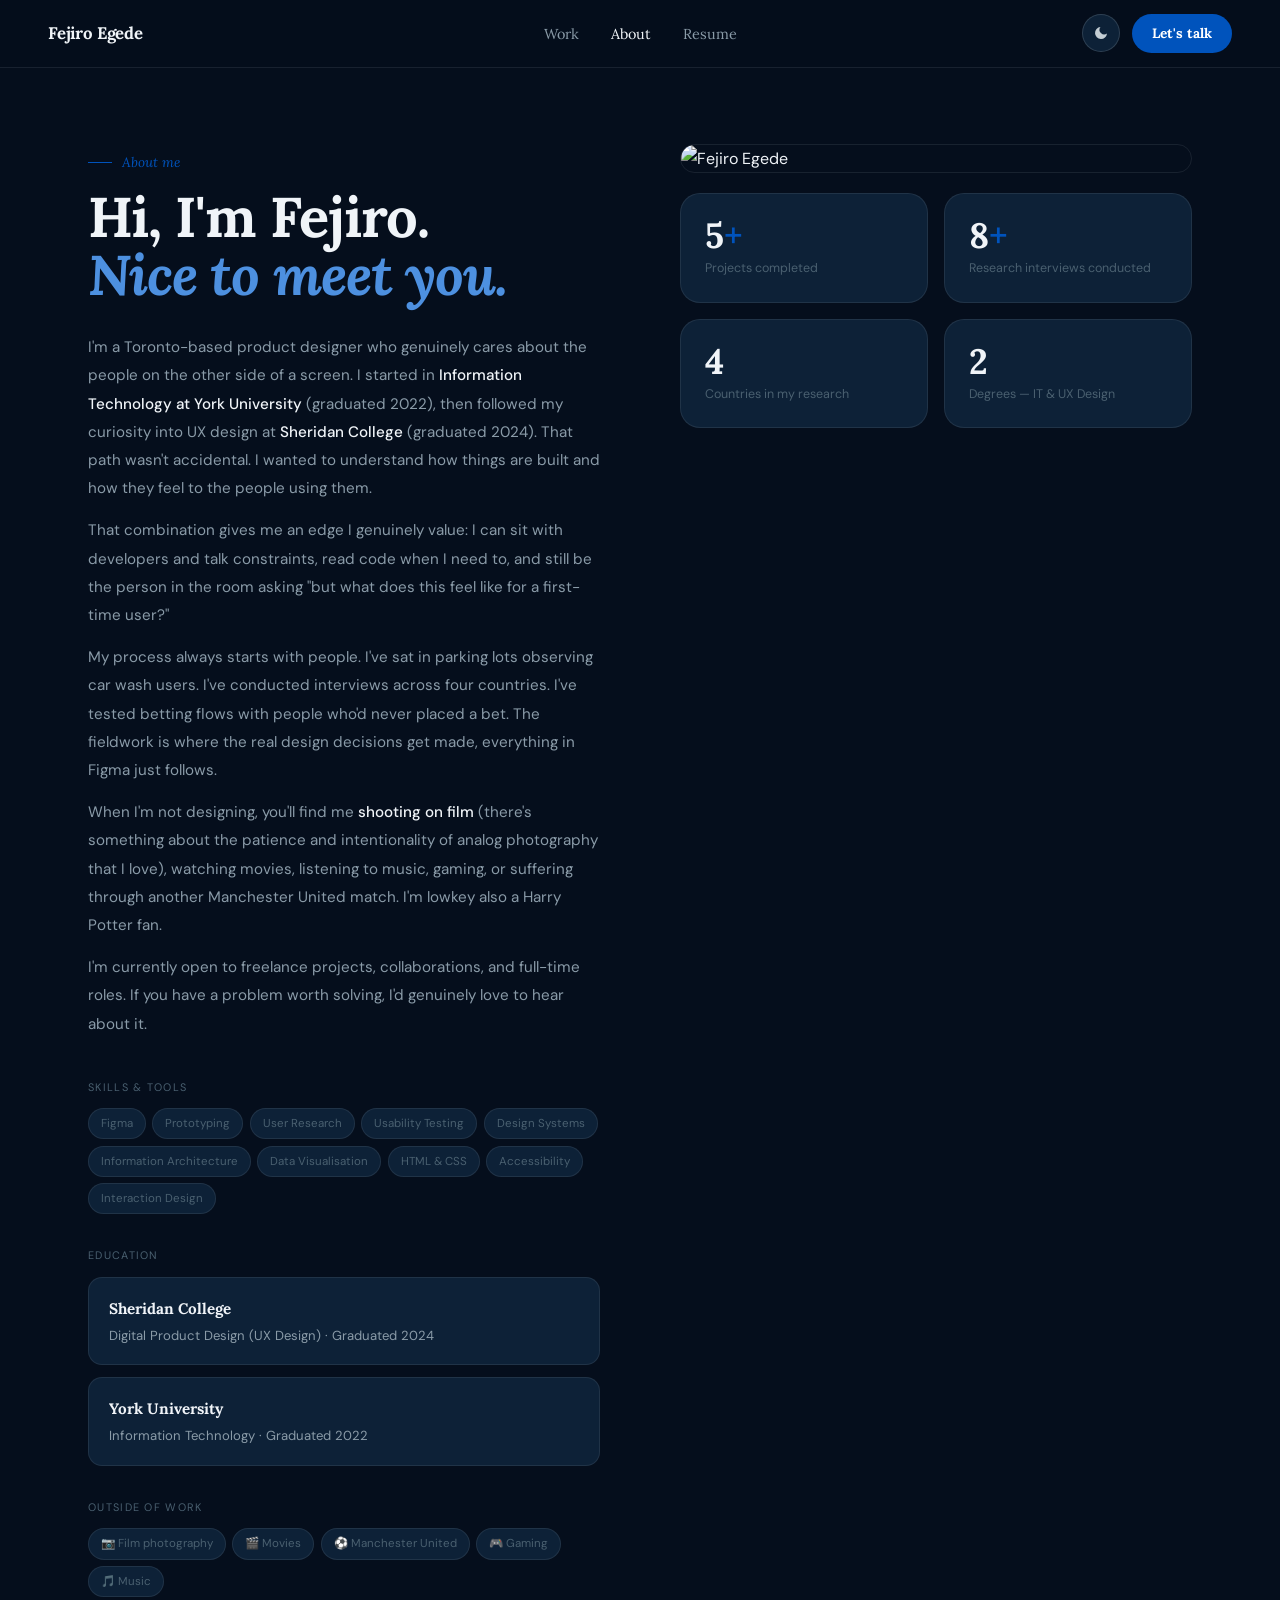
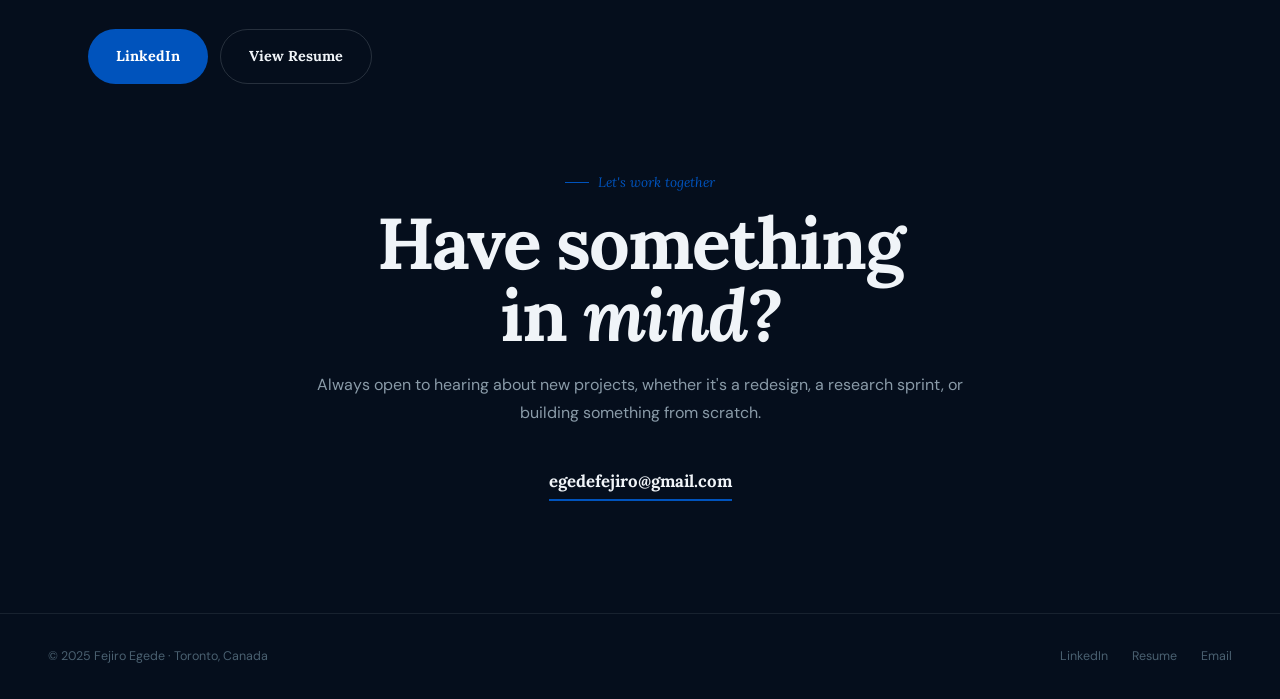
==== commit 49ddad10: "Add files via upload" ====
--- a/about.html
+++ b/about.html
@@ -1,93 +1,100 @@
 <!DOCTYPE html>
 <html lang="en" data-theme="dark">
 <head>
-<meta charset="UTF-8"><meta name="viewport" content="width=device-width, initial-scale=1.0">
+<meta charset="UTF-8">
+<meta name="viewport" content="width=device-width, initial-scale=1.0">
 <title>About — Fejiro Egede</title>
+<link rel="icon" type="image/svg+xml" href="favicon.svg">
 <link rel="stylesheet" href="css/style.css">
+<style>
+  .about-page { padding: 9rem 0 5rem; }
+  .about-layout { display: grid; grid-template-columns: 1fr 1fr; gap: 5rem; align-items: start; }
+  .about-photo { border-radius: var(--r-xl); overflow: hidden; border: 1px solid var(--border); margin-bottom: 1.25rem; }
+  .about-photo img { width: 100%; display: block; }
+  .about-h1 { font-family: var(--font-serif); font-size: clamp(2.2rem, 5vw, 3.5rem); font-weight: 700; letter-spacing: -0.02em; line-height: 1.05; color: var(--text-1); margin-bottom: 1.75rem; }
+  .about-h1 em { font-style: italic; color: var(--royal-pale); }
+  .about-body { display: flex; flex-direction: column; gap: 0.9rem; font-size: 0.95rem; color: var(--text-2); line-height: 1.85; margin-bottom: 2.5rem; }
+  .about-body strong { color: var(--text-1); font-weight: 500; }
+  .about-block-label { font-size: 0.68rem; letter-spacing: 0.12em; text-transform: uppercase; color: var(--text-3); margin-bottom: 0.75rem; }
+  .about-block { margin-bottom: 2rem; }
+  .edu-card { background: var(--surface); border: 1px solid var(--border); border-radius: var(--r-md); padding: 1.1rem 1.25rem; margin-bottom: 0.75rem; }
+  .edu-card-name { font-family: var(--font-serif); font-weight: 700; color: var(--text-1); margin-bottom: 0.2rem; font-size: 0.95rem; }
+  .edu-card-detail { font-size: 0.82rem; color: var(--text-2); }
+  .tags-wrap { display: flex; flex-wrap: wrap; gap: 0.4rem; }
+  .about-cta-row { display: flex; gap: 0.75rem; flex-wrap: wrap; margin-top: 0.5rem; }
+  @media (max-width: 768px) {
+    .about-page { padding: 7rem 0 4rem; }
+    .about-layout { grid-template-columns: 1fr; gap: 2.5rem; }
+    .about-left { order: 1; } .about-right { order: 2; }
+    .about-photo { max-width: 260px; margin: 0 auto 1.25rem; }
+    .about-body { font-size: 0.9rem; gap: 0.75rem; }
+    .about-cta-row { flex-direction: column; }
+    .about-cta-row .btn-primary, .about-cta-row .btn-outline { width: 100%; justify-content: center; font-size: 0.85rem; }
+  }
+</style>
 </head>
 <body>
+
 <nav class="nav">
   <a href="index.html" class="nav-logo">Fejiro Egede</a>
-  <ul class="nav-links"><li><a href="work.html">Work</a></li><li><a href="about.html">About</a></li><li><a href="https://drive.google.com/file/d/1DaPb4EcxR5xhZrK5H-Q9EDbVGoZlk_z4/view" target="_blank">Resume ↗</a></li></ul>
+  <ul class="nav-links">
+    <li><a href="work.html">Work</a></li>
+    <li><a href="about.html">About</a></li>
+    <li><a href="https://drive.google.com/file/d/1DaPb4EcxR5xhZrK5H-Q9EDbVGoZlk_z4/view" target="_blank">Resume</a></li>
+  </ul>
   <div class="nav-right">
     <button class="theme-btn" id="theme-btn" aria-label="Toggle theme">
       <svg class="icon-moon" viewBox="0 0 24 24"><path d="M21 12.79A9 9 0 1 1 11.21 3 7 7 0 0 0 21 12.79z"/></svg>
       <svg class="icon-sun" viewBox="0 0 24 24"><circle cx="12" cy="12" r="5"/><line x1="12" y1="1" x2="12" y2="3" stroke-width="2" stroke-linecap="round" stroke="currentColor"/><line x1="12" y1="21" x2="12" y2="23" stroke-width="2" stroke-linecap="round" stroke="currentColor"/><line x1="4.22" y1="4.22" x2="5.64" y2="5.64" stroke-width="2" stroke-linecap="round" stroke="currentColor"/><line x1="18.36" y1="18.36" x2="19.78" y2="19.78" stroke-width="2" stroke-linecap="round" stroke="currentColor"/><line x1="1" y1="12" x2="3" y2="12" stroke-width="2" stroke-linecap="round" stroke="currentColor"/><line x1="21" y1="12" x2="23" y2="12" stroke-width="2" stroke-linecap="round" stroke="currentColor"/><line x1="4.22" y1="19.78" x2="5.64" y2="18.36" stroke-width="2" stroke-linecap="round" stroke="currentColor"/><line x1="18.36" y1="5.64" x2="19.78" y2="4.22" stroke-width="2" stroke-linecap="round" stroke="currentColor"/></svg>
     </button>
-    <a href="mailto:egedefejiro@gmail.com" class="btn-nav">Let's talk →</a>
+    <a href="mailto:egedefejiro@gmail.com" class="btn-nav">Let's talk</a>
   </div>
 </nav>
 
-<section style="padding:9rem 0 5rem;">
+<section class="about-page">
   <div class="container">
-    <div style="display:grid;grid-template-columns:1fr 1fr;gap:6rem;align-items:start;">
-
-      <div class="fade-up">
+    <div class="about-layout">
+      <div class="about-left fade-up">
         <div class="section-label">About me</div>
-        <h1 style="font-family:var(--font-serif);font-size:clamp(2.5rem,5vw,3.5rem);font-weight:700;letter-spacing:-0.02em;line-height:1.05;color:var(--text-1);margin-bottom:2rem;">
-          Hi, I'm Fejiro.<br><em style="font-style:italic;color:var(--royal-pale);">Nice to meet you.</em>
-        </h1>
-
-        <div style="display:flex;flex-direction:column;gap:1rem;font-size:0.95rem;color:var(--text-2);line-height:1.9;margin-bottom:2.5rem;">
-          <p>I'm a Toronto-based product designer who genuinely cares about the people on the other side of a screen. I started in <strong style="color:var(--text-1);">Information Technology at York University</strong> (graduated 2022), then followed my curiosity into UX design at <strong style="color:var(--text-1);">Sheridan College</strong> (graduated 2024). That path wasn't accidental. I wanted to understand how things are built and how they feel to the people using them.</p>
+        <h1 class="about-h1">Hi, I'm Fejiro.<br><em>Nice to meet you.</em></h1>
+        <div class="about-body">
+          <p>I'm a Toronto-based product designer who genuinely cares about the people on the other side of a screen. I started in <strong>Information Technology at York University</strong> (graduated 2022), then followed my curiosity into UX design at <strong>Sheridan College</strong> (graduated 2024). That path wasn't accidental. I wanted to understand how things are built and how they feel to the people using them.</p>
           <p>That combination gives me an edge I genuinely value: I can sit with developers and talk constraints, read code when I need to, and still be the person in the room asking "but what does this feel like for a first-time user?"</p>
           <p>My process always starts with people. I've sat in parking lots observing car wash users. I've conducted interviews across four countries. I've tested betting flows with people who'd never placed a bet. The fieldwork is where the real design decisions get made, everything in Figma just follows.</p>
-          <p>When I'm not designing, you'll find me <strong style="color:var(--text-1);">shooting on film</strong> (there's something about the patience and intentionality of analog photography that I love), watching movies, listening to music, gaming, or suffering through another Manchester United match. I'm lowkey also a Harry Potter fan.</p>
+          <p>When I'm not designing, you'll find me <strong>shooting on film</strong> (there's something about the patience and intentionality of analog photography that I love), watching movies, listening to music, gaming, or suffering through another Manchester United match. I'm lowkey also a Harry Potter fan.</p>
           <p>I'm currently open to freelance projects, collaborations, and full-time roles. If you have a problem worth solving, I'd genuinely love to hear about it.</p>
         </div>
-
-        <div style="display:flex;flex-direction:column;gap:2rem;">
-          <div>
-            <div style="font-size:0.68rem;letter-spacing:0.12em;text-transform:uppercase;color:var(--text-3);margin-bottom:0.75rem;">Skills & Tools</div>
-            <div style="display:flex;flex-wrap:wrap;gap:0.4rem;">
-              <span class="tag">Figma</span><span class="tag">Prototyping</span><span class="tag">User Research</span><span class="tag">Usability Testing</span><span class="tag">Design Systems</span><span class="tag">Information Architecture</span><span class="tag">Data Visualisation</span><span class="tag">HTML & CSS</span><span class="tag">Accessibility</span><span class="tag">Interaction Design</span>
-            </div>
-          </div>
-
-          <div>
-            <div style="font-size:0.68rem;letter-spacing:0.12em;text-transform:uppercase;color:var(--text-3);margin-bottom:0.75rem;">Education</div>
-            <div style="display:flex;flex-direction:column;gap:1rem;">
-              <div style="background:var(--surface);border:1px solid var(--border);border-radius:var(--r-md);padding:1.25rem;">
-                <div style="font-family:var(--font-serif);font-weight:700;color:var(--text-1);margin-bottom:0.2rem;">Sheridan College</div>
-                <div style="font-size:0.85rem;color:var(--text-2);">Digital Product Design (UX Design) · Graduated 2024</div>
-              </div>
-              <div style="background:var(--surface);border:1px solid var(--border);border-radius:var(--r-md);padding:1.25rem;">
-                <div style="font-family:var(--font-serif);font-weight:700;color:var(--text-1);margin-bottom:0.2rem;">York University</div>
-                <div style="font-size:0.85rem;color:var(--text-2);">Information Technology · Graduated 2022</div>
-              </div>
-            </div>
-          </div>
-
-          <div>
-            <div style="font-size:0.68rem;letter-spacing:0.12em;text-transform:uppercase;color:var(--text-3);margin-bottom:0.75rem;">Outside of work</div>
-            <div style="display:flex;flex-wrap:wrap;gap:0.4rem;">
-              <span class="tag">📷 Film photography</span>
-              <span class="tag">🎬 Movies</span>
-              <span class="tag">⚽ Manchester United</span>
-              <span class="tag">🎮 Gaming</span>
-              <span class="tag">🎵 Music</span>
-            </div>
-          </div>
-
-          <div style="display:flex;gap:0.75rem;flex-wrap:wrap;">
-            <a href="https://www.linkedin.com/in/fejiroegede" target="_blank" class="btn-primary" style="font-size:0.85rem;">LinkedIn ↗</a>
-            <a href="https://drive.google.com/file/d/1DaPb4EcxR5xhZrK5H-Q9EDbVGoZlk_z4/view" target="_blank" class="btn-outline" style="font-size:0.85rem;">View Resume</a>
+        <div class="about-block">
+          <div class="about-block-label">Skills & Tools</div>
+          <div class="tags-wrap">
+            <span class="tag">Figma</span><span class="tag">Prototyping</span><span class="tag">User Research</span><span class="tag">Usability Testing</span><span class="tag">Design Systems</span><span class="tag">Information Architecture</span><span class="tag">Data Visualisation</span><span class="tag">HTML & CSS</span><span class="tag">Accessibility</span><span class="tag">Interaction Design</span>
           </div>
         </div>
+        <div class="about-block">
+          <div class="about-block-label">Education</div>
+          <div class="edu-card"><div class="edu-card-name">Sheridan College</div><div class="edu-card-detail">Digital Product Design (UX Design) · Graduated 2024</div></div>
+          <div class="edu-card"><div class="edu-card-name">York University</div><div class="edu-card-detail">Information Technology · Graduated 2022</div></div>
+        </div>
+        <div class="about-block">
+          <div class="about-block-label">Outside of work</div>
+          <div class="tags-wrap">
+            <span class="tag">📷 Film photography</span><span class="tag">🎬 Movies</span><span class="tag">⚽ Manchester United</span><span class="tag">🎮 Gaming</span><span class="tag">🎵 Music</span>
+          </div>
+        </div>
+        <div class="about-cta-row">
+          <a href="https://www.linkedin.com/in/fejiroegede" target="_blank" class="btn-primary">LinkedIn</a>
+          <a href="https://drive.google.com/file/d/1DaPb4EcxR5xhZrK5H-Q9EDbVGoZlk_z4/view" target="_blank" class="btn-outline">View Resume</a>
+        </div>
       </div>
-
-      <div class="fade-up">
-        <div style="border-radius:var(--r-xl);overflow:hidden;border:1px solid var(--border);margin-bottom:1.5rem;">
-          <img src="https://framerusercontent.com/images/xZMonpbuitJvdxA38ekjYYmRh8.jpg" alt="Fejiro Egede" style="width:100%;display:block;"/>
-        </div>
+      <div class="about-right fade-up">
+        <div class="about-photo"><img src="https://framerusercontent.com/images/xZMonpbuitJvdxA38ekjYYmRh8.jpg" alt="Fejiro Egede" /></div>
         <div class="stats-grid">
           <div class="stat-box"><div class="stat-num">5<span>+</span></div><div class="stat-desc">Projects completed</div></div>
           <div class="stat-box"><div class="stat-num">8<span>+</span></div><div class="stat-desc">Research interviews conducted</div></div>
-          <div class="stat-box"><div class="stat-num">4</div><div class="stat-desc">Countries represented in my research</div></div>
+          <div class="stat-box"><div class="stat-num">4</div><div class="stat-desc">Countries in my research</div></div>
           <div class="stat-box"><div class="stat-num">2</div><div class="stat-desc">Degrees — IT & UX Design</div></div>
         </div>
       </div>
-
     </div>
   </div>
 </section>
@@ -98,14 +105,18 @@
       <div class="section-label" style="justify-content:center;">Let's work together</div>
       <h2>Have something<br>in <em>mind?</em></h2>
       <p>Always open to hearing about new projects, whether it's a redesign, a research sprint, or building something from scratch.</p>
-      <a href="mailto:egedefejiro@gmail.com?subject=Hi Fejiro" class="contact-email">egedefejiro@gmail.com ↗</a>
+      <a href="mailto:egedefejiro@gmail.com?subject=Hi Fejiro" class="contact-email">egedefejiro@gmail.com</a>
     </div>
   </div>
 </section>
 
 <footer>
   <p>© 2025 Fejiro Egede · Toronto, Canada</p>
-  <div class="footer-links"><a href="https://www.linkedin.com/in/fejiroegede" target="_blank">LinkedIn</a><a href="https://drive.google.com/file/d/1DaPb4EcxR5xhZrK5H-Q9EDbVGoZlk_z4/view" target="_blank">Resume</a><a href="mailto:egedefejiro@gmail.com">Email</a></div>
+  <div class="footer-links">
+    <a href="https://www.linkedin.com/in/fejiroegede" target="_blank">LinkedIn</a>
+    <a href="https://drive.google.com/file/d/1DaPb4EcxR5xhZrK5H-Q9EDbVGoZlk_z4/view" target="_blank">Resume</a>
+    <a href="mailto:egedefejiro@gmail.com">Email</a>
+  </div>
 </footer>
 <script src="js/main.js"></script>
 </body>
--- a/css/style.css
+++ b/css/style.css
@@ -1,5 +1,5 @@
 /* ============================================
-   FEJIRO EGEDE PORTFOLIO v2
+   FEJIRO EGEDE PORTFOLIO v3
    Mavs palette · Lora + DM Sans · Dark default
    ============================================ */
 
@@ -48,212 +48,584 @@
   --accent-h: #003D85;
 }
 
-*,*::before,*::after{box-sizing:border-box;margin:0;padding:0;}
-html{scroll-behavior:smooth;}
-body{background:var(--bg);color:var(--text-1);font-family:var(--font-body);font-size:16px;line-height:1.7;transition:background var(--t-slow),color var(--t-slow);overflow-x:hidden;}
-img{display:block;max-width:100%;}
-a{color:inherit;text-decoration:none;}
-
-/* NAV */
-.nav{position:fixed;top:0;left:0;right:0;z-index:200;display:flex;justify-content:space-between;align-items:center;padding:0 3rem;height:68px;background:rgba(5,14,28,0.88);backdrop-filter:blur(16px);border-bottom:1px solid var(--border);transition:background var(--t-slow),border-color var(--t-slow);}
-[data-theme="light"] .nav{background:rgba(245,247,250,0.92);}
-
-.nav-logo{font-family:var(--font-serif);font-size:1.05rem;font-weight:700;color:var(--text-1);letter-spacing:-0.01em;transition:color var(--t);}
-.nav-logo:hover{color:var(--accent);}
-
-.nav-links{display:flex;gap:2.5rem;list-style:none;}
-.nav-links a{font-size:0.82rem;font-weight:500;letter-spacing:0.04em;color:var(--text-2);transition:color var(--t);position:relative;}
-.nav-links a::after{content:'';position:absolute;bottom:-3px;left:0;width:0;height:2px;background:var(--accent);border-radius:2px;transition:width var(--t);}
-.nav-links a:hover,.nav-links a.active{color:var(--text-1);}
-.nav-links a:hover::after,.nav-links a.active::after{width:100%;}
-
-.nav-right{display:flex;align-items:center;gap:1rem;}
-
-/* THEME BUTTON — single icon */
-.theme-btn{width:38px;height:38px;background:var(--surface);border:1px solid var(--border-2);border-radius:50%;cursor:pointer;display:flex;align-items:center;justify-content:center;transition:background var(--t),border-color var(--t),transform var(--t);flex-shrink:0;}
-.theme-btn:hover{border-color:var(--accent);transform:rotate(20deg);}
-.theme-btn svg{width:16px;height:16px;transition:fill var(--t);}
-.theme-btn svg.icon-moon{fill:var(--silver);display:block;}
-.theme-btn svg.icon-sun{fill:var(--text-2);display:none;}
-[data-theme="light"] .theme-btn svg.icon-moon{display:none;}
-[data-theme="light"] .theme-btn svg.icon-sun{display:block;}
-.theme-btn:hover svg{fill:var(--accent);}
-
-.btn-nav{font-family:var(--font-serif);font-size:0.85rem;font-weight:700;color:#fff;background:var(--accent);padding:0.5rem 1.25rem;border-radius:100px;transition:background var(--t),transform var(--t);}
-.btn-nav:hover{background:var(--accent-h);transform:translateY(-1px);}
-
-/* LAYOUT */
-.container{max-width:1200px;margin:0 auto;padding:0 3rem;}
-.section{padding:7rem 0;}
-
-.section-label{display:inline-flex;align-items:center;gap:0.6rem;font-family:var(--font-serif);font-style:italic;font-size:0.85rem;color:var(--accent);margin-bottom:0.85rem;}
-.section-label::before{content:'';width:24px;height:1px;background:var(--accent);}
-
-/* HERO */
-.hero{min-height:100vh;display:flex;align-items:center;padding:7rem 3rem 5rem;max-width:1200px;margin:0 auto;}
-.hero-inner{display:grid;grid-template-columns:1.1fr 0.9fr;gap:5rem;align-items:center;width:100%;}
-
-.hero-status{display:inline-flex;align-items:center;gap:0.4rem;font-size:0.75rem;font-weight:500;color:var(--silver);background:var(--surface);border:1px solid var(--border-2);padding:0.35rem 0.85rem;border-radius:100px;margin-bottom:1.5rem;}
-.hero-status::before{content:'';width:7px;height:7px;background:#22C55E;border-radius:50%;animation:pulse 2s infinite;}
-@keyframes pulse{0%,100%{opacity:1;}50%{opacity:0.35;}}
-
-.hero h1{font-family:var(--font-serif);font-size:clamp(3rem,6vw,5rem);font-weight:700;line-height:1.05;letter-spacing:-0.02em;color:var(--text-1);margin-bottom:1.5rem;}
-.hero h1 em{font-style:italic;color:var(--royal-pale);}
-
-.hero-bio{font-size:1rem;color:var(--text-2);line-height:1.85;max-width:500px;margin-bottom:2.5rem;}
-.hero-bio strong{color:var(--text-1);font-weight:500;}
-
-.hero-actions{display:flex;gap:1rem;flex-wrap:wrap;margin-bottom:2.5rem;}
-
-.btn-primary{display:inline-flex;align-items:center;gap:0.5rem;font-family:var(--font-serif);font-size:0.9rem;font-weight:700;color:#fff;background:var(--accent);padding:0.875rem 1.75rem;border-radius:100px;transition:all var(--t);}
-.btn-primary:hover{background:var(--accent-h);transform:translateY(-2px);box-shadow:0 10px 30px var(--accent-glow);}
-
-.btn-outline{display:inline-flex;align-items:center;gap:0.5rem;font-family:var(--font-serif);font-size:0.9rem;font-weight:700;color:var(--text-1);background:transparent;border:1px solid var(--border-2);padding:0.875rem 1.75rem;border-radius:100px;transition:all var(--t);}
-.btn-outline:hover{border-color:var(--accent);color:var(--accent);}
-
-.hero-tags{display:flex;flex-wrap:wrap;gap:0.5rem;}
-.tag{font-size:0.72rem;color:var(--text-3);background:var(--surface);border:1px solid var(--border);padding:0.3rem 0.75rem;border-radius:100px;transition:border-color var(--t),color var(--t);}
-.tag:hover{border-color:var(--accent);color:var(--accent);}
-
-.hero-visual{position:relative;}
-.hero-photo-wrap{border-radius:var(--r-xl);overflow:hidden;aspect-ratio:3/4;background:var(--surface);border:1px solid var(--border);position:relative;}
-.hero-photo-wrap img{width:100%;height:100%;object-fit:cover;object-position:top;transition:transform var(--t-slow);}
-.hero-photo-wrap:hover img{transform:scale(1.04);}
-.hero-photo-overlay{position:absolute;bottom:0;left:0;right:0;background:linear-gradient(to top,rgba(0,43,94,0.9) 0%,transparent 60%);padding:2rem 1.5rem 1.5rem;}
-.hero-photo-name{font-family:var(--font-serif);font-size:1rem;font-weight:700;color:#fff;}
-.hero-photo-title{font-size:0.78rem;color:rgba(255,255,255,0.6);}
-
-.hero-card{position:absolute;top:2rem;right:-1.5rem;background:var(--surface);border:1px solid var(--border-2);border-radius:var(--r-md);padding:1rem 1.25rem;min-width:160px;}
-.hero-card-num{font-family:var(--font-serif);font-size:2rem;font-weight:700;color:var(--accent);line-height:1;}
-.hero-card-label{font-size:0.72rem;color:var(--text-2);margin-top:0.2rem;}
-
-/* MARQUEE */
-.marquee-wrap{overflow:hidden;background:var(--accent);padding:0.85rem 0;white-space:nowrap;}
-.marquee-track{display:inline-flex;animation:marquee 24s linear infinite;}
-.marquee-item{font-family:var(--font-serif);font-style:italic;font-size:0.85rem;color:rgba(255,255,255,0.85);padding:0 1.5rem;}
-.marquee-item::after{content:'·';margin-left:1.5rem;opacity:0.4;}
-@keyframes marquee{from{transform:translateX(0);}to{transform:translateX(-50%);}}
-
-/* PROJECT CARDS */
-.work-grid{display:grid;grid-template-columns:1fr 1fr;gap:1.25rem;}
-.project-card{background:var(--surface);border:1px solid var(--border);border-radius:var(--r-xl);overflow:hidden;display:block;color:inherit;position:relative;transition:transform var(--t),box-shadow var(--t),border-color var(--t);}
-.project-card:hover{transform:translateY(-5px);border-color:var(--border-2);box-shadow:0 20px 60px rgba(0,83,188,0.12);}
-.project-card.wide{grid-column:span 2;display:grid;grid-template-columns:1fr 1fr;}
-.project-img{overflow:hidden;background:var(--bg-3);aspect-ratio:16/10;}
-.project-card.wide .project-img{aspect-ratio:auto;}
-.project-img img{width:100%;height:100%;object-fit:cover;transition:transform var(--t-slow);}
-.project-card:hover .project-img img{transform:scale(1.05);}
-.project-body{padding:1.75rem;}
-.project-card.wide .project-body{padding:2.5rem;display:flex;flex-direction:column;justify-content:center;}
-.project-meta{display:flex;align-items:center;gap:0.5rem;margin-bottom:0.85rem;flex-wrap:wrap;}
-.p-tag{font-size:0.68rem;font-weight:500;color:var(--accent);background:var(--accent-glow);border:1px solid rgba(0,83,188,0.3);padding:0.2rem 0.6rem;border-radius:100px;}
-.p-tag.research{color:var(--silver);background:rgba(196,206,212,0.08);border-color:rgba(196,206,212,0.2);}
-.p-year{font-size:0.7rem;color:var(--text-3);margin-left:auto;}
-.project-body h3{font-family:var(--font-serif);font-size:1.3rem;font-weight:700;color:var(--text-1);margin-bottom:0.65rem;line-height:1.2;letter-spacing:-0.01em;}
-.project-card.wide .project-body h3{font-size:2rem;}
-.project-body p{font-size:0.875rem;color:var(--text-2);line-height:1.75;margin-bottom:1.25rem;}
-.project-link{display:inline-flex;align-items:center;gap:0.4rem;font-family:var(--font-serif);font-style:italic;font-size:0.9rem;color:var(--accent);transition:gap var(--t);}
-.project-card:hover .project-link{gap:0.65rem;}
-
-/* ABOUT STRIP */
-.about-strip{background:var(--bg-2);border-top:1px solid var(--border);border-bottom:1px solid var(--border);}
-.about-grid{display:grid;grid-template-columns:1.1fr 0.9fr;gap:6rem;align-items:center;}
-.about-text h2{font-family:var(--font-serif);font-size:clamp(2rem,4vw,3rem);font-weight:700;letter-spacing:-0.02em;line-height:1.1;color:var(--text-1);margin-bottom:1.25rem;}
-.about-text h2 em{font-style:italic;color:var(--royal-pale);}
-.about-text p{font-size:0.95rem;color:var(--text-2);line-height:1.85;margin-bottom:1rem;}
-.about-text p strong{color:var(--text-1);font-weight:500;}
-.about-links{display:flex;gap:0.75rem;margin-top:1.75rem;flex-wrap:wrap;}
-.about-link{display:inline-flex;align-items:center;gap:0.4rem;font-family:var(--font-serif);font-size:0.82rem;color:var(--text-2);border:1px solid var(--border-2);padding:0.5rem 1rem;border-radius:100px;transition:all var(--t);}
-.about-link:hover{border-color:var(--accent);color:var(--accent);}
-
-.stats-grid{display:grid;grid-template-columns:1fr 1fr;gap:1rem;}
-.stat-box{background:var(--surface);border:1px solid var(--border);border-radius:var(--r-lg);padding:1.5rem;transition:border-color var(--t);}
-.stat-box:hover{border-color:var(--accent);}
-.stat-num{font-family:var(--font-serif);font-size:2.2rem;font-weight:700;color:var(--text-1);line-height:1;margin-bottom:0.35rem;}
-.stat-num span{color:var(--accent);}
-.stat-desc{font-size:0.78rem;color:var(--text-3);line-height:1.5;}
-
-.contact-cta{text-align:center;max-width:700px;margin:0 auto;}
-.contact-cta h2{font-family:var(--font-serif);font-size:clamp(2.5rem,6vw,4.5rem);font-weight:700;letter-spacing:-0.03em;line-height:1.0;color:var(--text-1);margin-bottom:1.25rem;}
-.contact-cta h2 em{font-style:italic;color:var(--royal-pale);}
-.contact-cta p{font-size:1rem;color:var(--text-2);line-height:1.75;margin-bottom:2.5rem;}
-.contact-email{display:inline-flex;align-items:center;gap:0.5rem;font-family:var(--font-serif);font-size:1.05rem;font-weight:700;color:var(--text-1);border-bottom:2px solid var(--accent);padding-bottom:0.2rem;transition:color var(--t);}
-.contact-email:hover{color:var(--accent);}
-
-footer{background:var(--bg);border-top:1px solid var(--border);padding:2rem 3rem;display:flex;justify-content:space-between;align-items:center;flex-wrap:wrap;gap:1rem;}
-footer p{font-size:0.78rem;color:var(--text-3);}
-.footer-links{display:flex;gap:1.5rem;}
-.footer-links a{font-size:0.78rem;color:var(--text-3);transition:color var(--t);}
-.footer-links a:hover{color:var(--accent);}
-
-/* CASE STUDY */
-.cs-hero{padding:9rem 0 5rem;border-bottom:1px solid var(--border);}
-.cs-hero-inner{max-width:1200px;margin:0 auto;padding:0 3rem;}
-.cs-back{display:inline-flex;align-items:center;gap:0.4rem;font-family:var(--font-serif);font-style:italic;font-size:0.85rem;color:var(--text-3);margin-bottom:2rem;transition:color var(--t);}
-.cs-back:hover{color:var(--accent);}
-.cs-hero h1{font-family:var(--font-serif);font-size:clamp(2.5rem,5vw,4rem);font-weight:700;letter-spacing:-0.02em;line-height:1.05;color:var(--text-1);margin-bottom:1.25rem;max-width:800px;}
-.cs-hero h1 em{font-style:italic;color:var(--royal-pale);}
-.cs-hero-sub{font-size:1.05rem;color:var(--text-2);line-height:1.75;max-width:640px;margin-bottom:2.5rem;}
-.cs-meta-grid{display:flex;gap:3rem;flex-wrap:wrap;padding-top:2rem;border-top:1px solid var(--border);}
-.cs-meta-item label{display:block;font-size:0.68rem;letter-spacing:0.1em;text-transform:uppercase;color:var(--text-3);margin-bottom:0.35rem;}
-.cs-meta-item span{font-size:0.9rem;color:var(--text-1);font-weight:500;}
-
-.cs-body{max-width:800px;margin:0 auto;padding:5rem 3rem;}
-.cs-section{margin-bottom:4rem;}
-.cs-section h2{font-family:var(--font-serif);font-size:1.6rem;font-weight:700;letter-spacing:-0.02em;color:var(--text-1);margin-bottom:1rem;padding-bottom:0.75rem;border-bottom:1px solid var(--border);}
-.cs-section p{font-size:0.95rem;color:var(--text-2);line-height:1.85;margin-bottom:1rem;}
-.cs-section p strong{color:var(--text-1);font-weight:500;}
-.cs-section ul{padding-left:1.25rem;margin-bottom:1rem;}
-.cs-section ul li{font-size:0.95rem;color:var(--text-2);line-height:1.75;margin-bottom:0.4rem;}
-
-.cs-img{border-radius:var(--r-lg);border:1px solid var(--border);margin:2rem 0;overflow:hidden;}
-.cs-img img{width:100%;display:block;}
-.cs-img-caption{font-size:0.75rem;color:var(--text-3);text-align:center;padding:0.6rem 1rem;background:var(--surface);}
-.cs-img-full{max-width:1200px;margin:0 auto 3rem;padding:0 3rem;}
-.cs-img-row{display:grid;grid-template-columns:1fr 1fr;gap:1rem;margin:2rem 0;}
-.cs-img-row .cs-img{margin:0;}
-
-.insight-grid{display:grid;grid-template-columns:1fr 1fr;gap:1rem;margin:1.5rem 0;}
-.insight-card{background:var(--surface);border:1px solid var(--border);border-radius:var(--r-md);padding:1.25rem;border-left:3px solid var(--accent);}
-.insight-card .num{font-size:0.65rem;font-weight:500;letter-spacing:0.1em;color:var(--accent);margin-bottom:0.4rem;text-transform:uppercase;}
-.insight-card p{font-size:0.85rem;color:var(--text-2);line-height:1.6;margin:0;}
-
-.outcome-grid{display:grid;grid-template-columns:repeat(3,1fr);gap:1rem;margin:1.5rem 0;}
-.outcome-card{background:var(--accent-glow);border:1px solid rgba(0,83,188,0.3);border-radius:var(--r-md);padding:1.25rem;text-align:center;}
-.outcome-card .big{font-family:var(--font-serif);font-size:1.75rem;font-weight:700;color:var(--royal-pale);margin-bottom:0.3rem;}
-.outcome-card p{font-size:0.78rem;color:var(--text-2);margin:0;}
-
-.persona-grid{display:grid;grid-template-columns:1fr 1fr;gap:1rem;margin:1.5rem 0;}
-.persona-card{background:var(--surface);border:1px solid var(--border);border-radius:var(--r-md);padding:1.5rem;}
-.persona-card .persona-name{font-family:var(--font-serif);font-weight:700;font-size:1.05rem;color:var(--text-1);margin-bottom:0.2rem;}
-.persona-card .persona-role{font-size:0.78rem;color:var(--accent);margin-bottom:0.75rem;}
-.persona-card blockquote{font-family:var(--font-serif);font-style:italic;font-size:0.9rem;color:var(--text-2);border-left:2px solid var(--accent);padding-left:0.75rem;margin-bottom:0.75rem;}
-.persona-label{font-size:0.65rem;font-weight:500;letter-spacing:0.1em;text-transform:uppercase;color:var(--text-3);margin:0.75rem 0 0.35rem;}
-.persona-card ul{padding-left:1rem;}
-.persona-card ul li{font-size:0.8rem;color:var(--text-2);margin-bottom:0.25rem;}
-
-.quote-block{border-left:3px solid var(--accent);padding:1.25rem 1.5rem;margin:1.5rem 0;background:var(--surface);border-radius:0 var(--r-md) var(--r-md) 0;}
-.quote-block p{font-family:var(--font-serif);font-style:italic;font-size:1rem;color:var(--text-1);margin:0;line-height:1.7;}
-.quote-block cite{display:block;font-size:0.75rem;color:var(--text-3);margin-top:0.5rem;}
-
-.fade-up{opacity:0;transform:translateY(24px);transition:opacity 0.65s ease,transform 0.65s ease;}
-.fade-up.visible{opacity:1;transform:translateY(0);}
-
-@media(max-width:960px){
-  .nav{padding:0 1.5rem;}
-  .nav-links{display:none;}
-  .hero{padding:6rem 1.5rem 4rem;}
-  .hero-inner{grid-template-columns:1fr;gap:3rem;}
-  .hero-visual{max-width:300px;margin:0 auto;}
-  .container{padding:0 1.5rem;}
-  .work-grid{grid-template-columns:1fr;}
-  .project-card.wide{grid-column:span 1;grid-template-columns:1fr;}
-  .about-grid{grid-template-columns:1fr;gap:3rem;}
-  .insight-grid,.persona-grid{grid-template-columns:1fr;}
-  .outcome-grid{grid-template-columns:1fr 1fr;}
-  .cs-img-row{grid-template-columns:1fr;}
-  .cs-body{padding:3rem 1.5rem;}
-  .cs-img-full{padding:0 1.5rem;}
-  .cs-hero-inner{padding:0 1.5rem;}
-  footer{padding:1.5rem;}
-}
+*,*::before,*::after { box-sizing: border-box; margin: 0; padding: 0; }
+html { scroll-behavior: smooth; }
+body {
+  background: var(--bg);
+  color: var(--text-1);
+  font-family: var(--font-body);
+  font-size: 16px;
+  line-height: 1.7;
+  transition: background var(--t-slow), color var(--t-slow);
+  overflow-x: hidden;
+}
+img { display: block; max-width: 100%; }
+a { color: inherit; text-decoration: none; }
+
+/* =====================
+   NAV
+   ===================== */
+.nav {
+  position: fixed;
+  top: 0; left: 0; right: 0;
+  z-index: 200;
+  display: flex;
+  justify-content: space-between;
+  align-items: center;
+  padding: 0 3rem;
+  height: 68px;
+  background: rgba(5,14,28,0.88);
+  backdrop-filter: blur(16px);
+  border-bottom: 1px solid var(--border);
+  transition: background var(--t-slow), border-color var(--t-slow), box-shadow var(--t);
+}
+[data-theme="light"] .nav { background: rgba(245,247,250,0.92); }
+.nav--scrolled { box-shadow: 0 4px 30px rgba(0,0,0,0.3); }
+
+.nav-logo {
+  font-family: var(--font-serif);
+  font-size: 1.05rem;
+  font-weight: 700;
+  color: var(--text-1);
+  letter-spacing: -0.01em;
+  transition: color var(--t);
+  z-index: 201;
+}
+.nav-logo:hover { color: var(--accent); }
+
+.nav-links {
+  display: flex;
+  align-items: center;
+  gap: 2rem;
+  list-style: none;
+  position: absolute;
+  left: 50%;
+  transform: translateX(-50%);
+}
+
+.nav-links a {
+  font-family: var(--font-serif);
+  font-size: 0.9rem;
+  color: var(--text-2);
+  transition: color var(--t);
+}
+
+.nav-links a:hover,
+.nav-links a.active { color: var(--text-1); }
+
+@media (max-width: 768px) {
+  .nav-links { display: none; }
+}
+
+.nav-right {
+  display: flex;
+  align-items: center;
+  gap: 0.75rem;
+  z-index: 201;
+}
+
+/* Theme button */
+.theme-btn {
+  width: 38px; height: 38px;
+  background: var(--surface);
+  border: 1px solid var(--border-2);
+  border-radius: 50%;
+  cursor: pointer;
+  display: flex;
+  align-items: center;
+  justify-content: center;
+  transition: background var(--t), border-color var(--t), transform var(--t);
+  flex-shrink: 0;
+}
+.theme-btn:hover { border-color: var(--accent); transform: rotate(20deg); }
+.theme-btn svg { width: 16px; height: 16px; transition: fill var(--t); }
+.theme-btn svg.icon-moon { fill: var(--silver); display: block; }
+.theme-btn svg.icon-sun  { fill: var(--text-2); display: none; }
+[data-theme="light"] .theme-btn svg.icon-moon { display: none; }
+[data-theme="light"] .theme-btn svg.icon-sun  { display: block; }
+.theme-btn:hover svg { fill: var(--accent); }
+
+/* Hamburger */
+.hamburger {
+  width: 38px; height: 38px;
+  background: var(--surface);
+  border: 1px solid var(--border-2);
+  border-radius: 50%;
+  cursor: pointer;
+  display: flex;
+  flex-direction: column;
+  align-items: center;
+  justify-content: center;
+  gap: 5px;
+  transition: border-color var(--t);
+  flex-shrink: 0;
+}
+.hamburger:hover { border-color: var(--accent); }
+.hamburger span {
+  display: block;
+  width: 14px;
+  height: 1.5px;
+  background: var(--text-1);
+  border-radius: 2px;
+  transition: transform 0.3s ease, opacity 0.3s ease, width 0.3s ease;
+  transform-origin: center;
+}
+.hamburger.open span:nth-child(1) { transform: translateY(6.5px) rotate(45deg); }
+.hamburger.open span:nth-child(2) { opacity: 0; width: 0; }
+.hamburger.open span:nth-child(3) { transform: translateY(-6.5px) rotate(-45deg); }
+
+.btn-nav {
+  font-family: var(--font-serif);
+  font-size: 0.85rem;
+  font-weight: 700;
+  color: #fff;
+  background: var(--accent);
+  padding: 0.5rem 1.25rem;
+  border-radius: 100px;
+  transition: background var(--t), transform var(--t);
+  white-space: nowrap;
+}
+.btn-nav:hover { background: var(--accent-h); transform: translateY(-1px); }
+
+/* Mobile menu drawer */
+.mobile-menu {
+  position: fixed;
+  top: 68px; left: 0; right: 0;
+  z-index: 199;
+  background: var(--bg);
+  border-bottom: 1px solid var(--border);
+  padding: 1.5rem 3rem 2rem;
+  transform: translateY(-110%);
+  opacity: 0;
+  transition: transform 0.3s ease, opacity 0.25s ease;
+  pointer-events: none;
+}
+[data-theme="light"] .mobile-menu { background: var(--bg); }
+.mobile-menu.open {
+  transform: translateY(0);
+  opacity: 1;
+  pointer-events: auto;
+}
+.mobile-menu ul { list-style: none; }
+.mobile-menu ul li a {
+  display: block;
+  font-family: var(--font-serif);
+  font-size: 1.5rem;
+  font-weight: 700;
+  color: var(--text-2);
+  padding: 0.65rem 0;
+  border-bottom: 1px solid var(--border);
+  transition: color var(--t);
+  letter-spacing: -0.01em;
+}
+.mobile-menu ul li:last-child a { border-bottom: none; }
+.mobile-menu ul li a:hover { color: var(--text-1); }
+
+/* =====================
+   LAYOUT
+   ===================== */
+.container { max-width: 1200px; margin: 0 auto; padding: 0 3rem; }
+.section { padding: 7rem 0; }
+
+.section-label {
+  display: inline-flex;
+  align-items: center;
+  gap: 0.6rem;
+  font-family: var(--font-serif);
+  font-style: italic;
+  font-size: 0.85rem;
+  color: var(--accent);
+  margin-bottom: 0.85rem;
+}
+.section-label::before { content: ''; width: 24px; height: 1px; background: var(--accent); }
+
+.section-heading {
+  font-family: var(--font-serif);
+  font-size: clamp(2rem, 4vw, 3rem);
+  font-weight: 700;
+  letter-spacing: -0.02em;
+  line-height: 1.1;
+  color: var(--text-1);
+}
+
+.section-row-header {
+  margin-bottom: 3rem;
+  display: flex;
+  justify-content: space-between;
+  align-items: flex-end;
+  gap: 2rem;
+  flex-wrap: wrap;
+}
+
+.view-all-link {
+  font-family: var(--font-serif);
+  font-style: italic;
+  font-size: 0.9rem;
+  color: var(--accent);
+  transition: opacity var(--t);
+}
+.view-all-link:hover { opacity: 0.75; }
+
+/* =====================
+   HERO
+   ===================== */
+.hero {
+  min-height: 100vh;
+  display: flex;
+  align-items: center;
+  padding: 7rem 3rem 5rem;
+  max-width: 1200px;
+  margin: 0 auto;
+}
+.hero-inner {
+  display: grid;
+  grid-template-columns: 1.1fr 0.9fr;
+  gap: 5rem;
+  align-items: center;
+  width: 100%;
+}
+.hero h1 {
+  font-family: var(--font-serif);
+  font-size: clamp(3rem, 6vw, 5rem);
+  font-weight: 700;
+  line-height: 1.05;
+  letter-spacing: -0.02em;
+  color: var(--text-1);
+  margin-bottom: 1.5rem;
+}
+.hero-bio {
+  font-size: 1rem;
+  color: var(--text-2);
+  line-height: 1.85;
+  max-width: 500px;
+  margin-bottom: 2.5rem;
+}
+.hero-bio strong { color: var(--text-1); font-weight: 500; }
+.hero-actions { display: flex; gap: 1rem; flex-wrap: wrap; margin-bottom: 2.5rem; }
+
+.btn-primary {
+  display: inline-flex;
+  align-items: center;
+  gap: 0.5rem;
+  font-family: var(--font-serif);
+  font-size: 0.9rem;
+  font-weight: 700;
+  color: #fff;
+  background: var(--accent);
+  padding: 0.875rem 1.75rem;
+  border-radius: 100px;
+  transition: all var(--t);
+}
+.btn-primary:hover { background: var(--accent-h); transform: translateY(-2px); box-shadow: 0 10px 30px var(--accent-glow); }
+
+.btn-outline {
+  display: inline-flex;
+  align-items: center;
+  gap: 0.5rem;
+  font-family: var(--font-serif);
+  font-size: 0.9rem;
+  font-weight: 700;
+  color: var(--text-1);
+  background: transparent;
+  border: 1px solid var(--border-2);
+  padding: 0.875rem 1.75rem;
+  border-radius: 100px;
+  transition: all var(--t);
+}
+.btn-outline:hover { border-color: var(--accent); color: var(--accent); }
+
+.hero-tags { display: flex; flex-wrap: wrap; gap: 0.5rem; }
+.tag {
+  font-size: 0.72rem;
+  color: var(--text-3);
+  background: var(--surface);
+  border: 1px solid var(--border);
+  padding: 0.3rem 0.75rem;
+  border-radius: 100px;
+  transition: border-color var(--t), color var(--t);
+}
+.tag:hover { border-color: var(--accent); color: var(--accent); }
+
+.hero-visual { position: relative; }
+.hero-photo-wrap {
+  border-radius: var(--r-xl);
+  overflow: hidden;
+  aspect-ratio: 3/4;
+  background: var(--surface);
+  border: 1px solid var(--border);
+  position: relative;
+}
+.hero-photo-wrap img {
+  width: 100%; height: 100%;
+  object-fit: cover;
+  object-position: top;
+  transition: transform var(--t-slow);
+}
+.hero-photo-wrap:hover img { transform: scale(1.04); }
+.hero-photo-overlay {
+  position: absolute;
+  bottom: 0; left: 0; right: 0;
+  background: linear-gradient(to top, rgba(0,43,94,0.9) 0%, transparent 60%);
+  padding: 2rem 1.5rem 1.5rem;
+}
+.hero-photo-name { font-family: var(--font-serif); font-size: 1rem; font-weight: 700; color: #fff; }
+.hero-photo-title { font-size: 0.78rem; color: rgba(255,255,255,0.6); }
+
+.hero-card {
+  position: absolute;
+  top: 2rem; right: -1.5rem;
+  background: var(--surface);
+  border: 1px solid var(--border-2);
+  border-radius: var(--r-md);
+  padding: 1rem 1.25rem;
+  min-width: 160px;
+}
+.hero-card-num { font-family: var(--font-serif); font-size: 2rem; font-weight: 700; color: var(--accent); line-height: 1; }
+.hero-card-num span { font-size: 1rem; color: var(--text-2); }
+.hero-card-label { font-size: 0.72rem; color: var(--text-2); margin-top: 0.2rem; }
+
+/* =====================
+   MARQUEE
+   ===================== */
+.marquee-wrap { overflow: hidden; background: var(--accent); padding: 0.85rem 0; white-space: nowrap; }
+.marquee-track { display: inline-flex; animation: marquee 24s linear infinite; }
+.marquee-item { font-family: var(--font-serif); font-style: italic; font-size: 0.85rem; color: rgba(255,255,255,0.85); padding: 0 1.5rem; }
+.marquee-item::after { content: '·'; margin-left: 1.5rem; opacity: 0.4; }
+@keyframes marquee { from { transform: translateX(0); } to { transform: translateX(-50%); } }
+
+/* =====================
+   PROJECT CARDS
+   ===================== */
+.work-grid { display: grid; grid-template-columns: 1fr 1fr; gap: 1.25rem; }
+.project-card {
+  background: var(--surface);
+  border: 1px solid var(--border);
+  border-radius: var(--r-xl);
+  overflow: hidden;
+  display: block;
+  color: inherit;
+  position: relative;
+  transition: transform var(--t), box-shadow var(--t), border-color var(--t);
+}
+.project-card:hover { transform: translateY(-5px); border-color: var(--border-2); box-shadow: 0 20px 60px rgba(0,83,188,0.12); }
+.project-card.wide { grid-column: span 2; display: grid; grid-template-columns: 1fr 1fr; }
+.project-img { overflow: hidden; background: var(--bg-3); aspect-ratio: 16/10; }
+.project-card.wide .project-img { aspect-ratio: auto; }
+.project-img img { width: 100%; height: 100%; object-fit: cover; transition: transform var(--t-slow); }
+.project-card:hover .project-img img { transform: scale(1.05); }
+.project-body { padding: 1.75rem; }
+.project-card.wide .project-body { padding: 2.5rem; display: flex; flex-direction: column; justify-content: center; }
+.project-meta { display: flex; align-items: center; gap: 0.5rem; margin-bottom: 0.85rem; flex-wrap: wrap; }
+.p-tag { font-size: 0.68rem; font-weight: 500; color: var(--accent); background: var(--accent-glow); border: 1px solid rgba(0,83,188,0.3); padding: 0.2rem 0.6rem; border-radius: 100px; }
+.p-tag.research { color: var(--silver); background: rgba(196,206,212,0.08); border-color: rgba(196,206,212,0.2); }
+.p-year { font-size: 0.7rem; color: var(--text-3); margin-left: auto; }
+.project-body h3 { font-family: var(--font-serif); font-size: 1.3rem; font-weight: 700; color: var(--text-1); margin-bottom: 0.65rem; line-height: 1.2; letter-spacing: -0.01em; }
+.project-card.wide .project-body h3 { font-size: 2rem; }
+.project-body p { font-size: 0.875rem; color: var(--text-2); line-height: 1.75; margin-bottom: 1.25rem; }
+.project-link { display: inline-flex; align-items: center; gap: 0.4rem; font-family: var(--font-serif); font-style: italic; font-size: 0.9rem; color: var(--accent); transition: gap var(--t); }
+.project-card:hover .project-link { gap: 0.65rem; }
+
+/* =====================
+   SERVICES
+   ===================== */
+.services-section { border-top: 1px solid var(--border); border-bottom: 1px solid var(--border); padding: 5rem 0; }
+.services-intro { margin-bottom: 3rem; display: flex; justify-content: space-between; align-items: flex-end; gap: 2rem; flex-wrap: wrap; }
+.services-desc { max-width: 340px; font-size: 0.9rem; color: var(--text-2); line-height: 1.7; }
+.services-grid { display: grid; grid-template-columns: repeat(3, 1fr); gap: 1.5rem; }
+.service-card { background: var(--surface); border: 1px solid var(--border); border-radius: var(--r-md); padding: 2rem 1.75rem; transition: border-color var(--t), transform var(--t); }
+.service-card:hover { border-color: var(--accent); transform: translateY(-2px); }
+.service-icon { margin-bottom: 1.25rem; display: block; }
+.service-icon svg { width: 22px; height: 22px; stroke: var(--accent); fill: none; stroke-width: 1.5; stroke-linecap: round; stroke-linejoin: round; }
+.service-card h3 { font-family: var(--font-serif); font-size: 1.2rem; font-weight: 700; margin-bottom: 0.75rem; color: var(--text-1); letter-spacing: -0.01em; }
+.service-card p { font-size: 0.875rem; color: var(--text-2); line-height: 1.7; margin-bottom: 1.25rem; }
+.service-price { font-size: 0.78rem; font-weight: 500; letter-spacing: 0.06em; text-transform: uppercase; color: var(--text-3); }
+.services-cta { margin-top: 2.5rem; display: flex; align-items: center; gap: 1rem; flex-wrap: wrap; }
+.services-cta .cta-note { font-size: 0.85rem; color: var(--text-2); }
+
+/* =====================
+   ABOUT STRIP
+   ===================== */
+.about-strip { background: var(--bg-2); border-top: 1px solid var(--border); border-bottom: 1px solid var(--border); }
+.about-grid { display: grid; grid-template-columns: 1.1fr 0.9fr; gap: 6rem; align-items: center; }
+.about-text h2 { font-family: var(--font-serif); font-size: clamp(2rem,4vw,3rem); font-weight: 700; letter-spacing: -0.02em; line-height: 1.1; color: var(--text-1); margin-bottom: 1.25rem; }
+.about-text p { font-size: 0.95rem; color: var(--text-2); line-height: 1.85; margin-bottom: 1rem; }
+.about-text p strong { color: var(--text-1); font-weight: 500; }
+.about-links { display: flex; gap: 0.75rem; margin-top: 1.75rem; flex-wrap: wrap; }
+.about-link { display: inline-flex; align-items: center; gap: 0.4rem; font-family: var(--font-serif); font-size: 0.82rem; color: var(--text-2); border: 1px solid var(--border-2); padding: 0.5rem 1rem; border-radius: 100px; transition: all var(--t); }
+.about-link:hover { border-color: var(--accent); color: var(--accent); }
+
+.stats-grid { display: grid; grid-template-columns: 1fr 1fr; gap: 1rem; }
+.stat-box { background: var(--surface); border: 1px solid var(--border); border-radius: var(--r-lg); padding: 1.5rem; transition: border-color var(--t); }
+.stat-box:hover { border-color: var(--accent); }
+.stat-num { font-family: var(--font-serif); font-size: 2.2rem; font-weight: 700; color: var(--text-1); line-height: 1; margin-bottom: 0.35rem; }
+.stat-num span { color: var(--accent); }
+.stat-desc { font-size: 0.78rem; color: var(--text-3); line-height: 1.5; }
+
+/* =====================
+   CONTACT CTA
+   ===================== */
+.contact-cta { text-align: center; max-width: 700px; margin: 0 auto; }
+.contact-cta h2 { font-family: var(--font-serif); font-size: clamp(2.5rem,6vw,4.5rem); font-weight: 700; letter-spacing: -0.03em; line-height: 1.0; color: var(--text-1); margin-bottom: 1.25rem; }
+.contact-cta p { font-size: 1rem; color: var(--text-2); line-height: 1.75; margin-bottom: 2.5rem; }
+.contact-email { display: inline-flex; align-items: center; gap: 0.5rem; font-family: var(--font-serif); font-size: 1.05rem; font-weight: 700; color: var(--text-1); border-bottom: 2px solid var(--accent); padding-bottom: 0.2rem; transition: color var(--t); }
+.contact-email:hover { color: var(--accent); }
+
+/* =====================
+   FOOTER
+   ===================== */
+footer { background: var(--bg); border-top: 1px solid var(--border); padding: 2rem 3rem; display: flex; justify-content: space-between; align-items: center; flex-wrap: wrap; gap: 1rem; }
+footer p { font-size: 0.78rem; color: var(--text-3); }
+.footer-links { display: flex; gap: 1.5rem; }
+.footer-links a { font-size: 0.78rem; color: var(--text-3); transition: color var(--t); }
+.footer-links a:hover { color: var(--accent); }
+
+/* =====================
+   CASE STUDY
+   ===================== */
+.cs-hero { padding: 9rem 0 5rem; border-bottom: 1px solid var(--border); }
+.cs-hero-inner { max-width: 1200px; margin: 0 auto; padding: 0 3rem; }
+.cs-back { display: inline-flex; align-items: center; gap: 0.4rem; font-family: var(--font-serif); font-style: italic; font-size: 0.85rem; color: var(--text-3); margin-bottom: 2rem; transition: color var(--t); }
+.cs-back:hover { color: var(--accent); }
+.cs-hero h1 { font-family: var(--font-serif); font-size: clamp(2.5rem,5vw,4rem); font-weight: 700; letter-spacing: -0.02em; line-height: 1.05; color: var(--text-1); margin-bottom: 1.25rem; max-width: 800px; }
+.cs-hero h1 em { font-style: italic; color: var(--royal-pale); }
+.cs-hero-sub { font-size: 1.05rem; color: var(--text-2); line-height: 1.75; max-width: 640px; margin-bottom: 2.5rem; }
+.cs-meta-grid { display: flex; gap: 3rem; flex-wrap: wrap; padding-top: 2rem; border-top: 1px solid var(--border); }
+.cs-meta-item label { display: block; font-size: 0.68rem; letter-spacing: 0.1em; text-transform: uppercase; color: var(--text-3); margin-bottom: 0.35rem; }
+.cs-meta-item span { font-size: 0.9rem; color: var(--text-1); font-weight: 500; }
+
+.cs-body { max-width: 800px; margin: 0 auto; padding: 5rem 3rem; }
+.cs-section { margin-bottom: 4rem; }
+.cs-section h2 { font-family: var(--font-serif); font-size: 1.6rem; font-weight: 700; letter-spacing: -0.02em; color: var(--text-1); margin-bottom: 1rem; padding-bottom: 0.75rem; border-bottom: 1px solid var(--border); }
+.cs-section p { font-size: 0.95rem; color: var(--text-2); line-height: 1.85; margin-bottom: 1rem; }
+.cs-section p strong { color: var(--text-1); font-weight: 500; }
+.cs-section ul { padding-left: 1.25rem; margin-bottom: 1rem; }
+.cs-section ul li { font-size: 0.95rem; color: var(--text-2); line-height: 1.75; margin-bottom: 0.4rem; }
+
+.cs-img { border-radius: var(--r-lg); border: 1px solid var(--border); margin: 2rem 0; overflow: hidden; }
+.cs-img img { width: 100%; display: block; }
+.cs-img-caption { font-size: 0.75rem; color: var(--text-3); text-align: center; padding: 0.6rem 1rem; background: var(--surface); }
+.cs-img-full { max-width: 1200px; margin: 0 auto 3rem; padding: 0 3rem; }
+.cs-img-row { display: grid; grid-template-columns: 1fr 1fr; gap: 1rem; margin: 2rem 0; }
+.cs-img-row .cs-img { margin: 0; }
+
+.insight-grid { display: grid; grid-template-columns: 1fr 1fr; gap: 1rem; margin: 1.5rem 0; }
+.insight-card { background: var(--surface); border: 1px solid var(--border); border-radius: var(--r-md); padding: 1.25rem; border-left: 3px solid var(--accent); }
+.insight-card .num { font-size: 0.65rem; font-weight: 500; letter-spacing: 0.1em; color: var(--accent); margin-bottom: 0.4rem; text-transform: uppercase; }
+.insight-card p { font-size: 0.85rem; color: var(--text-2); line-height: 1.6; margin: 0; }
+
+.outcome-grid { display: grid; grid-template-columns: repeat(3, 1fr); gap: 1rem; margin: 1.5rem 0; }
+.outcome-card { background: var(--accent-glow); border: 1px solid rgba(0,83,188,0.3); border-radius: var(--r-md); padding: 1.25rem; text-align: center; }
+.outcome-card .big { font-family: var(--font-serif); font-size: 1.75rem; font-weight: 700; color: var(--royal-pale); margin-bottom: 0.3rem; }
+.outcome-card p { font-size: 0.78rem; color: var(--text-2); margin: 0; }
+
+.persona-grid { display: grid; grid-template-columns: 1fr 1fr; gap: 1rem; margin: 1.5rem 0; }
+.persona-card { background: var(--surface); border: 1px solid var(--border); border-radius: var(--r-md); padding: 1.5rem; }
+.persona-card .persona-name { font-family: var(--font-serif); font-weight: 700; font-size: 1.05rem; color: var(--text-1); margin-bottom: 0.2rem; }
+.persona-card .persona-role { font-size: 0.78rem; color: var(--accent); margin-bottom: 0.75rem; }
+.persona-card blockquote { font-family: var(--font-serif); font-style: italic; font-size: 0.9rem; color: var(--text-2); border-left: 2px solid var(--accent); padding-left: 0.75rem; margin-bottom: 0.75rem; }
+.persona-label { font-size: 0.65rem; font-weight: 500; letter-spacing: 0.1em; text-transform: uppercase; color: var(--text-3); margin: 0.75rem 0 0.35rem; }
+.persona-card ul { padding-left: 1rem; }
+.persona-card ul li { font-size: 0.8rem; color: var(--text-2); margin-bottom: 0.25rem; }
+
+.quote-block { border-left: 3px solid var(--accent); padding: 1.25rem 1.5rem; margin: 1.5rem 0; background: var(--surface); border-radius: 0 var(--r-md) var(--r-md) 0; }
+.quote-block p { font-family: var(--font-serif); font-style: italic; font-size: 1rem; color: var(--text-1); margin: 0; line-height: 1.7; }
+.quote-block cite { display: block; font-size: 0.75rem; color: var(--text-3); margin-top: 0.5rem; }
+
+/* =====================
+   ANIMATIONS
+   ===================== */
+.fade-up { opacity: 0; transform: translateY(24px); transition: opacity 0.65s ease, transform 0.65s ease; }
+.fade-up.visible { opacity: 1; transform: translateY(0); }
+
+/* =====================
+   RESPONSIVE
+   ===================== */
+
+/* Tablet landscape 1024 */
+@media (max-width: 1024px) {
+  .hero { padding: 7rem 2.5rem 5rem; }
+  .container { padding: 0 2.5rem; }
+  .hero-inner { gap: 3.5rem; }
+  .hero-card { right: -0.75rem; min-width: 140px; }
+  .about-grid { gap: 3.5rem; }
+  .cs-hero-inner { padding: 0 2.5rem; }
+}
+
+/* Tablet portrait 768 */
+@media (max-width: 768px) {
+  .nav { padding: 0 1.5rem; }
+  .mobile-menu { padding: 1.5rem; }
+
+  .hero { min-height: auto; padding: 6rem 1.5rem 3.5rem; max-width: 100%; }
+  .hero-inner { grid-template-columns: 1fr; gap: 2.5rem; }
+  .hero-text { order: 2; }
+  .hero-visual { order: 1; max-width: 260px; margin: 0 auto; }
+  .hero h1 { font-size: clamp(2.4rem, 8vw, 3.5rem); margin-bottom: 1.25rem; }
+  .hero-bio { font-size: 0.95rem; margin-bottom: 2rem; }
+  .hero-card { right: -0.5rem; top: 1.5rem; min-width: 130px; padding: 0.85rem 1rem; }
+  .hero-card-num { font-size: 1.6rem; }
+  .hero-card-label { font-size: 0.65rem; }
+
+  .container { padding: 0 1.5rem; }
+  .section { padding: 5rem 0; }
+
+  .work-grid { grid-template-columns: 1fr; }
+  .project-card.wide { grid-column: span 1; grid-template-columns: 1fr; }
+  .project-card.wide .project-body { padding: 1.5rem; }
+  .project-card.wide .project-body h3 { font-size: 1.4rem; }
+
+  .about-grid { grid-template-columns: 1fr; gap: 3rem; }
+  .stats-grid { grid-template-columns: 1fr 1fr; }
+
+  .services-grid { grid-template-columns: 1fr; }
+  .services-intro { flex-direction: column; align-items: flex-start; }
+  .services-section { padding: 4rem 0; }
+
+  .contact-cta h2 { font-size: clamp(2rem, 7vw, 3rem); }
+  .contact-email { font-size: 0.95rem; }
+
+  footer { padding: 1.5rem; flex-direction: column; align-items: flex-start; gap: 0.75rem; }
+
+  .insight-grid, .persona-grid { grid-template-columns: 1fr; }
+  .outcome-grid { grid-template-columns: 1fr 1fr; }
+  .cs-img-row { grid-template-columns: 1fr; }
+  .cs-body { padding: 3rem 1.5rem; }
+  .cs-img-full { padding: 0 1.5rem; }
+  .cs-hero-inner { padding: 0 1.5rem; }
+}
+
+/* Mobile 480 */
+@media (max-width: 480px) {
+  .nav { padding: 0 1.25rem; height: 60px; }
+  .mobile-menu { top: 60px; padding: 1.25rem; }
+  .mobile-menu ul li a { font-size: 1.25rem; }
+
+  .hero { padding: 5rem 1.25rem 3rem; }
+  .hero-visual { max-width: 220px; }
+  .hero h1 { font-size: clamp(2rem, 10vw, 2.8rem); }
+  .hero-actions { flex-direction: column; }
+  .btn-primary, .btn-outline { width: 100%; justify-content: center; padding: 0.875rem 1.25rem; }
+  .hero-card { right: 0; top: 1rem; min-width: 110px; padding: 0.65rem 0.85rem; }
+  .hero-card-num { font-size: 1.4rem; }
+
+  .container { padding: 0 1.25rem; }
+  .section { padding: 4rem 0; }
+  .section-heading { font-size: clamp(1.75rem, 8vw, 2.5rem); }
+
+  .stats-grid { gap: 0.75rem; }
+  .stat-box { padding: 1.1rem; }
+  .stat-num { font-size: 1.8rem; }
+
+  .project-body { padding: 1.25rem; }
+  .project-body h3 { font-size: 1.15rem; }
+
+  .services-cta { flex-direction: column; align-items: flex-start; }
+  .services-cta .btn-primary { width: 100%; justify-content: center; }
+
+  .contact-cta h2 { font-size: clamp(1.8rem, 9vw, 2.5rem); }
+  .contact-email { font-size: 0.85rem; word-break: break-all; }
+
+  footer { padding: 1.25rem; }
+  .footer-links { gap: 1rem; }
+  .btn-nav { padding: 0.45rem 0.9rem; font-size: 0.8rem; }
+}
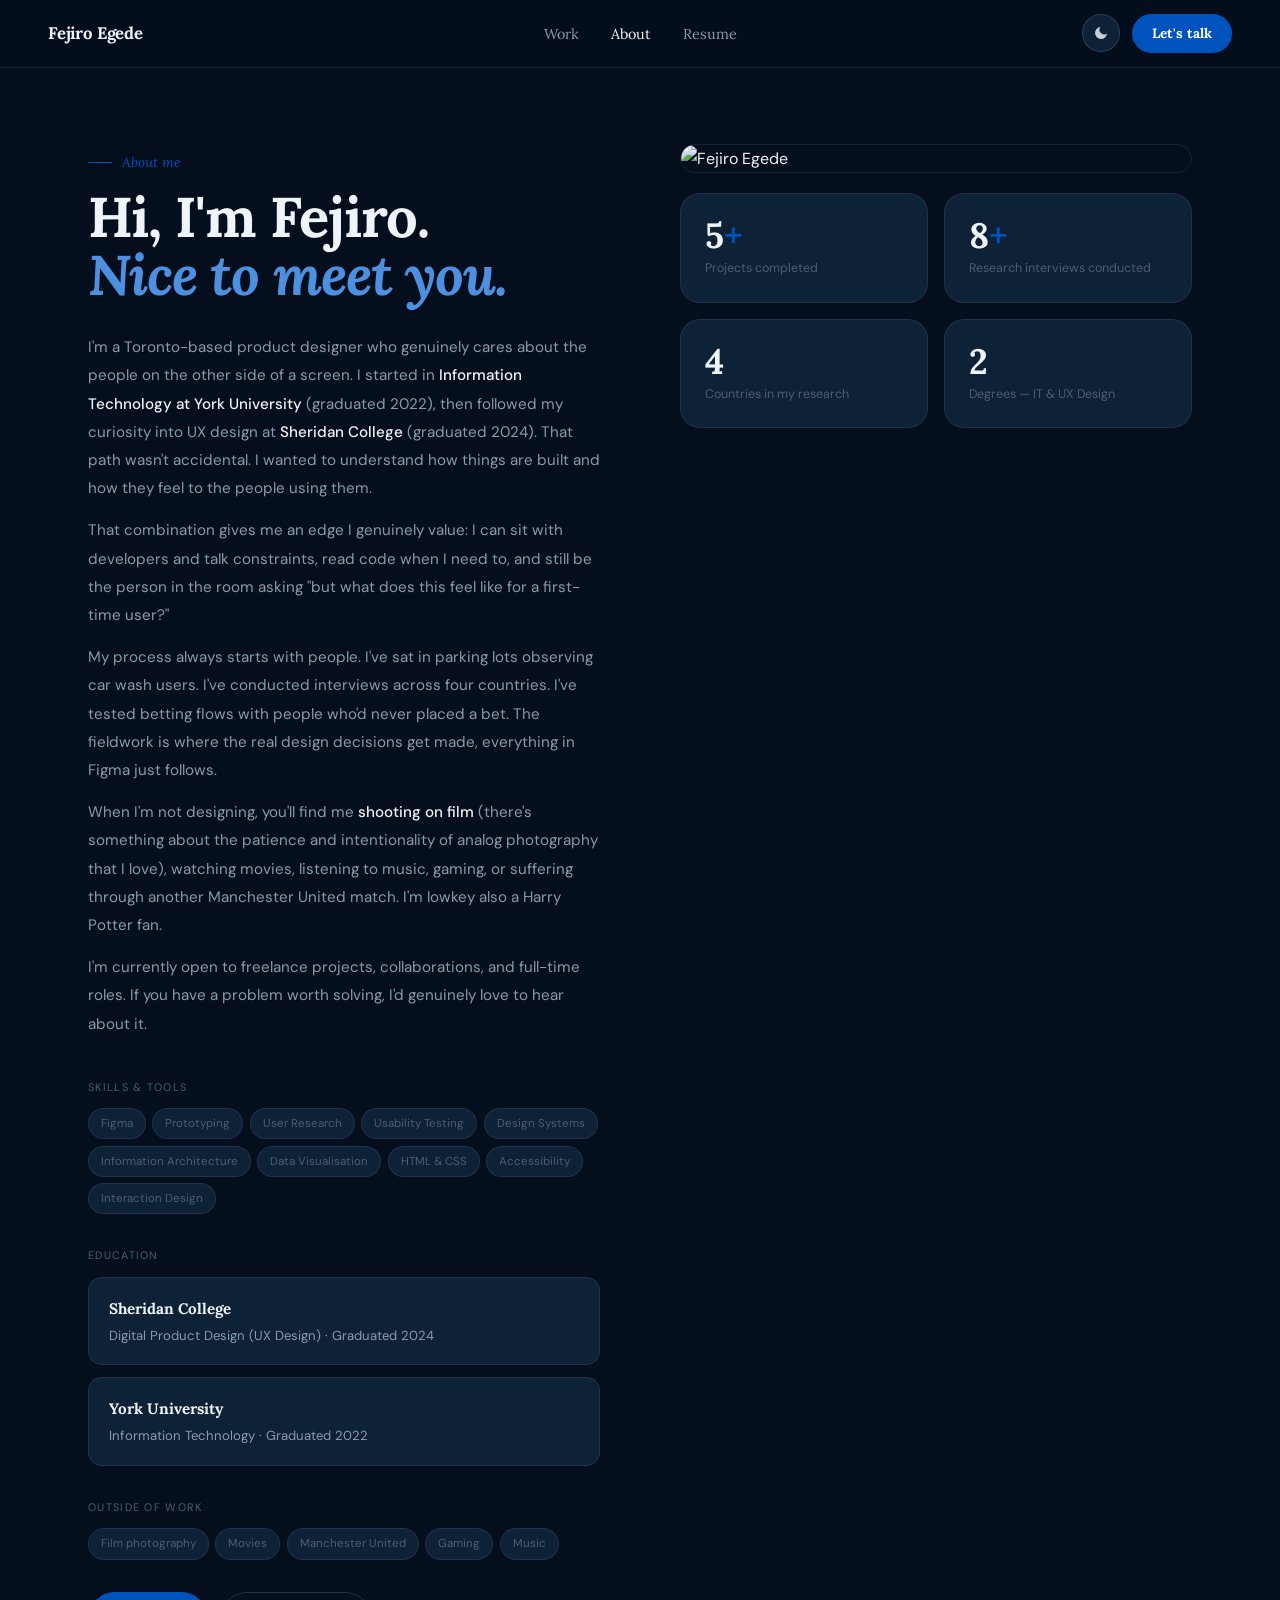
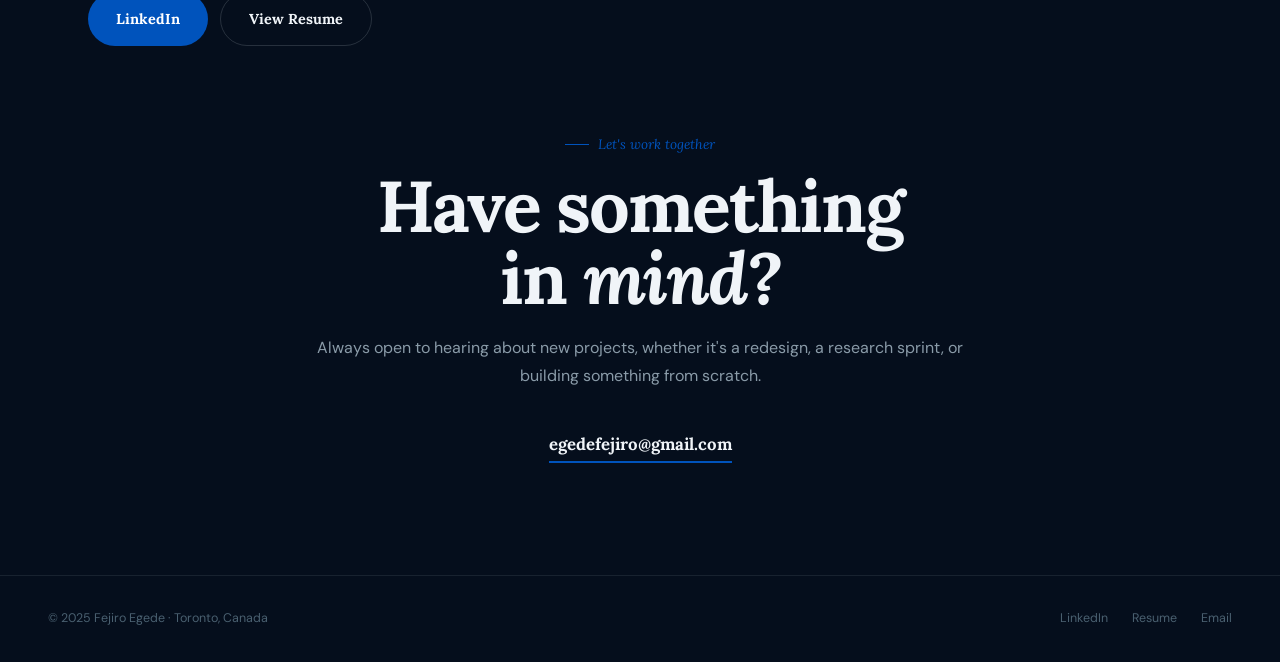
==== commit 697b6048: "Update about.html" ====
--- a/about.html
+++ b/about.html
@@ -78,7 +78,7 @@
         <div class="about-block">
           <div class="about-block-label">Outside of work</div>
           <div class="tags-wrap">
-            <span class="tag">📷 Film photography</span><span class="tag">🎬 Movies</span><span class="tag">⚽ Manchester United</span><span class="tag">🎮 Gaming</span><span class="tag">🎵 Music</span>
+            <span class="tag">Film photography</span><span class="tag">Movies</span><span class="tag">Manchester United</span><span class="tag">Gaming</span><span class="tag">Music</span>
           </div>
         </div>
         <div class="about-cta-row">
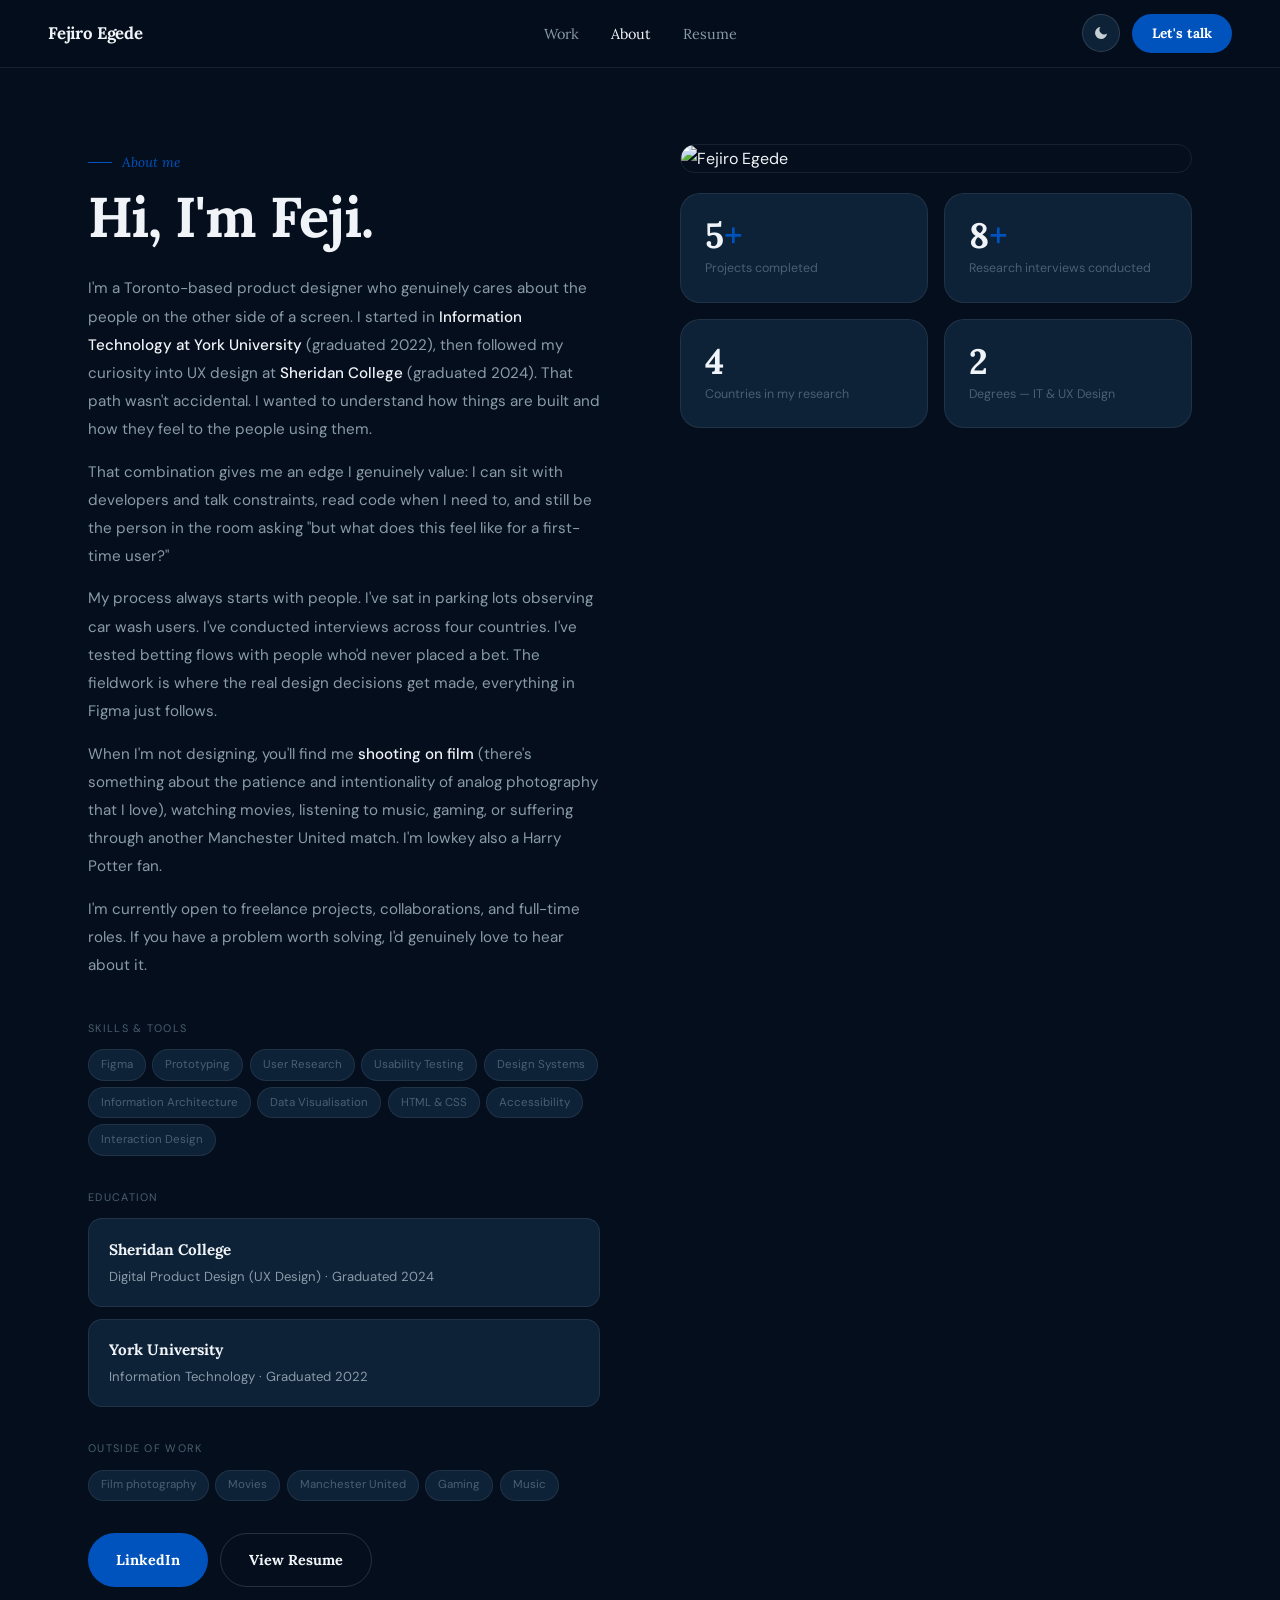
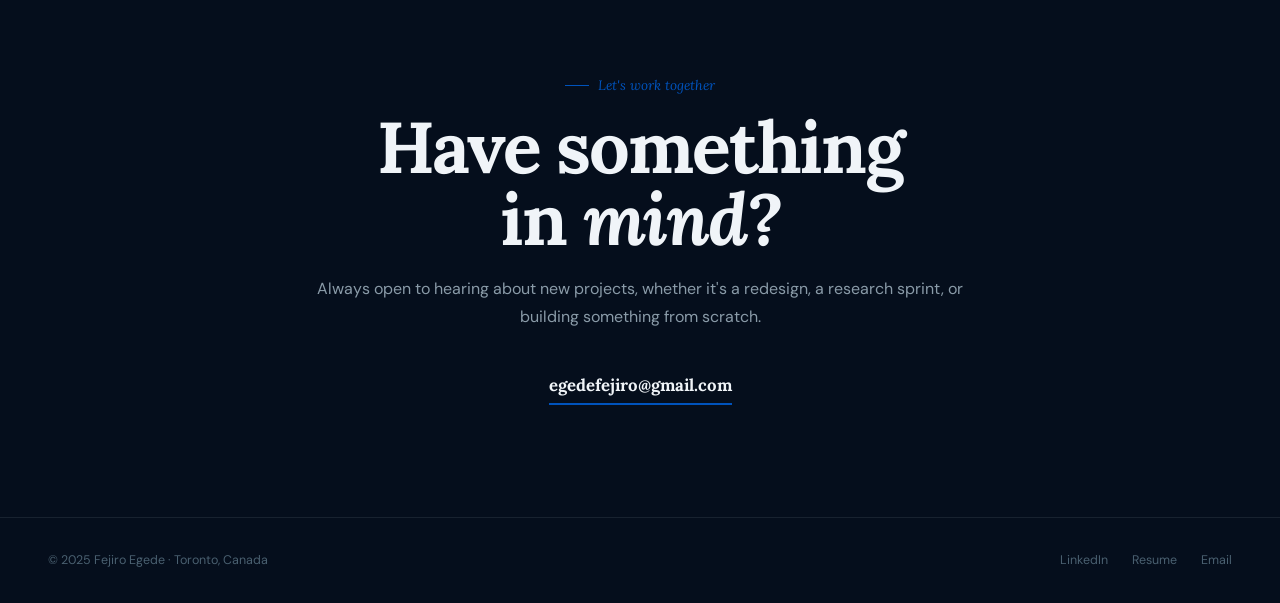
==== commit 554e5903: "Update about.html" ====
--- a/about.html
+++ b/about.html
@@ -56,7 +56,7 @@
     <div class="about-layout">
       <div class="about-left fade-up">
         <div class="section-label">About me</div>
-        <h1 class="about-h1">Hi, I'm Fejiro.<br><em>Nice to meet you.</em></h1>
+        <h1 class="about-h1">Hi, I'm Feji.</h1>
         <div class="about-body">
           <p>I'm a Toronto-based product designer who genuinely cares about the people on the other side of a screen. I started in <strong>Information Technology at York University</strong> (graduated 2022), then followed my curiosity into UX design at <strong>Sheridan College</strong> (graduated 2024). That path wasn't accidental. I wanted to understand how things are built and how they feel to the people using them.</p>
           <p>That combination gives me an edge I genuinely value: I can sit with developers and talk constraints, read code when I need to, and still be the person in the room asking "but what does this feel like for a first-time user?"</p>
